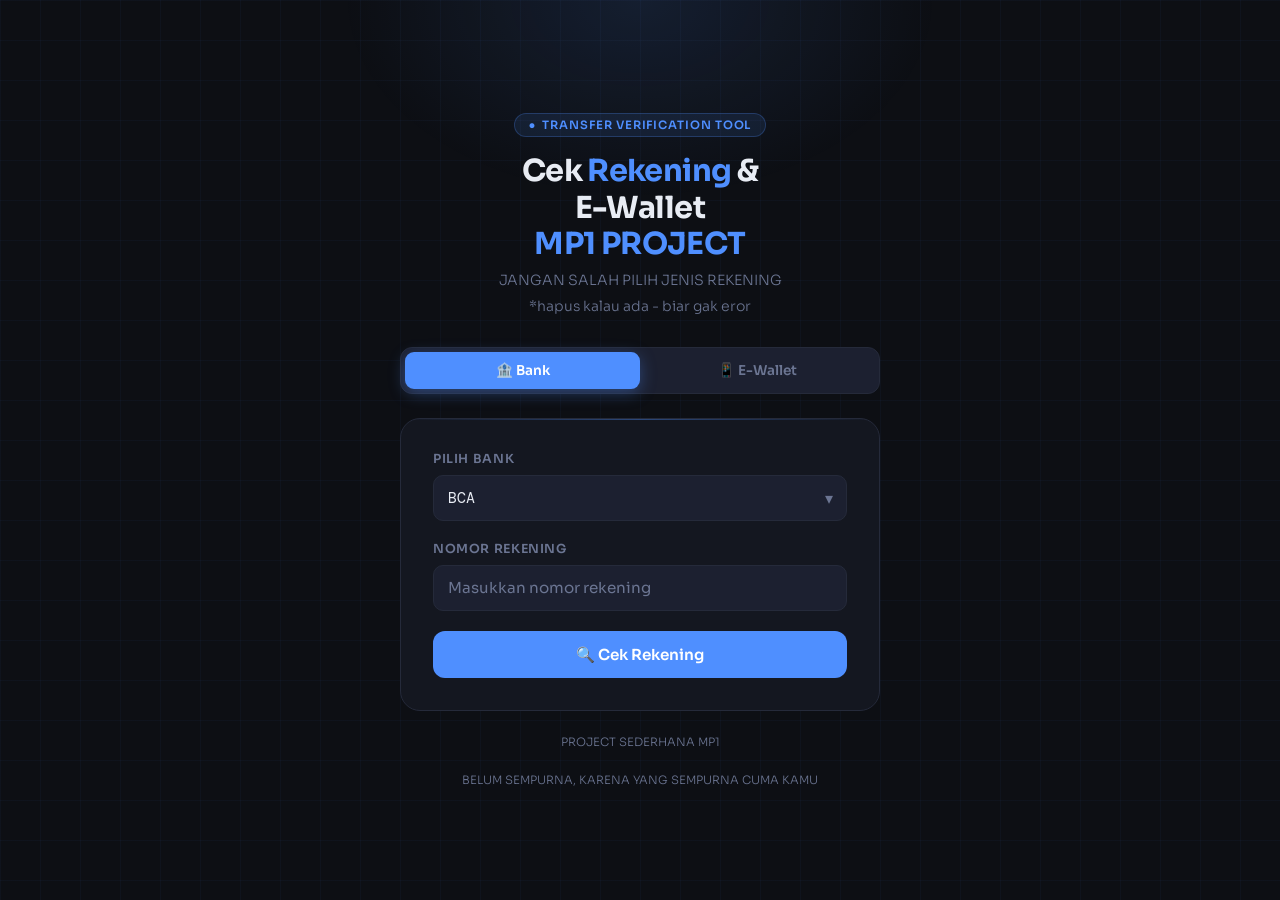
==== index.html @ 2822d237 "Update index.html" ====
<!DOCTYPE html>
<html lang="id">
<head>
<meta charset="UTF-8" />
<meta name="viewport" content="width=device-width, initial-scale=1.0" />
<title>Cek Rekening & E-Wallet MP1</title>
<link href="https://fonts.googleapis.com/css2?family=DM+Mono:wght@400;500&family=Sora:wght@300;400;600;700&display=swap" rel="stylesheet" />
<style>
  *, *::before, *::after { box-sizing: border-box; margin: 0; padding: 0; }

  :root {
    --bg: #0d0f14;
    --surface: #141720;
    --surface2: #1c2030;
    --border: #252a3a;
    --accent: #4f8fff;
    --accent2: #38f5b0;
    --danger: #ff5c5c;
    --text: #e8ecf4;
    --muted: #6b7592;
    --mono: 'DM Mono', monospace;
    --sans: 'Sora', sans-serif;
  }

  body {
    background: var(--bg);
    color: var(--text);
    font-family: var(--sans);
    min-height: 100vh;
    display: flex;
    flex-direction: column;
    align-items: center;
    justify-content: center;
    padding: 2rem 1rem;
    position: relative;
    overflow-x: hidden;
  }

  body::before {
    content: '';
    position: fixed;
    inset: 0;
    background-image:
      linear-gradient(rgba(79,143,255,0.04) 1px, transparent 1px),
      linear-gradient(90deg, rgba(79,143,255,0.04) 1px, transparent 1px);
    background-size: 40px 40px;
    pointer-events: none;
  }

  body::after {
    content: '';
    position: fixed;
    top: -200px;
    left: 50%;
    transform: translateX(-50%);
    width: 600px;
    height: 400px;
    background: radial-gradient(ellipse, rgba(79,143,255,0.12) 0%, transparent 70%);
    pointer-events: none;
  }

  .wrapper {
    width: 100%;
    max-width: 480px;
    position: relative;
    z-index: 1;
    animation: fadeUp 0.6s ease both;
  }

  @keyframes fadeUp {
    from { opacity: 0; transform: translateY(24px); }
    to   { opacity: 1; transform: translateY(0); }
  }

  .header { text-align: center; margin-bottom: 2rem; }

  .header .badge {
    display: inline-flex;
    align-items: center;
    gap: 6px;
    background: rgba(79,143,255,0.1);
    border: 1px solid rgba(79,143,255,0.25);
    border-radius: 100px;
    padding: 4px 14px;
    font-size: 0.72rem;
    font-weight: 600;
    letter-spacing: 0.08em;
    color: var(--accent);
    text-transform: uppercase;
    margin-bottom: 1rem;
  }

  .header h1 {
    font-size: 1.9rem;
    font-weight: 700;
    line-height: 1.2;
    letter-spacing: -0.02em;
  }

  .header h1 span { color: var(--accent); }
  .header p { color: var(--muted); font-size: 0.88rem; margin-top: 0.5rem; font-weight: 300; }

  .tabs {
    display: grid;
    grid-template-columns: 1fr 1fr;
    background: var(--surface2);
    border-radius: 12px;
    padding: 4px;
    margin-bottom: 1.5rem;
    border: 1px solid var(--border);
  }

  .tab-btn {
    padding: 10px;
    border: none;
    background: transparent;
    color: var(--muted);
    font-family: var(--sans);
    font-size: 0.85rem;
    font-weight: 600;
    border-radius: 9px;
    cursor: pointer;
    transition: all 0.2s;
    display: flex;
    align-items: center;
    justify-content: center;
    gap: 7px;
  }

  .tab-btn.active {
    background: var(--accent);
    color: #fff;
    box-shadow: 0 4px 16px rgba(79,143,255,0.35);
  }

  .card {
    background: var(--surface);
    border: 1px solid var(--border);
    border-radius: 20px;
    padding: 2rem;
    position: relative;
    overflow: hidden;
  }

  .card::before {
    content: '';
    position: absolute;
    top: 0; left: 0; right: 0;
    height: 1px;
    background: linear-gradient(90deg, transparent, rgba(79,143,255,0.4), transparent);
  }

  .field { margin-bottom: 1.25rem; }

  label {
    display: block;
    font-size: 0.78rem;
    font-weight: 600;
    letter-spacing: 0.05em;
    text-transform: uppercase;
    color: var(--muted);
    margin-bottom: 0.5rem;
  }

  input, select {
    width: 100%;
    background: var(--surface2);
    border: 1px solid var(--border);
    border-radius: 10px;
    padding: 12px 14px;
    color: var(--text);
    font-family: var(--mono);
    font-size: 0.95rem;
    outline: none;
    transition: border-color 0.2s, box-shadow 0.2s;
    appearance: none;
    -webkit-appearance: none;
  }

  input:focus, select:focus {
    border-color: var(--accent);
    box-shadow: 0 0 0 3px rgba(79,143,255,0.15);
  }

  input::placeholder { color: var(--muted); font-family: var(--sans); }

  .select-wrap { position: relative; }
  .select-wrap::after {
    content: '▾';
    position: absolute;
    right: 14px;
    top: 50%;
    transform: translateY(-50%);
    color: var(--muted);
    pointer-events: none;
  }

  select option { background: #1c2030; }

  .btn {
    width: 100%;
    padding: 14px;
    background: var(--accent);
    color: #fff;
    border: none;
    border-radius: 12px;
    font-family: var(--sans);
    font-size: 0.95rem;
    font-weight: 600;
    cursor: pointer;
    transition: all 0.2s;
    display: flex;
    align-items: center;
    justify-content: center;
    gap: 8px;
    margin-top: 0.5rem;
  }

  .btn:hover:not(:disabled) {
    background: #6aa3ff;
    transform: translateY(-1px);
    box-shadow: 0 8px 24px rgba(79,143,255,0.4);
  }

  .btn:disabled { opacity: 0.6; cursor: not-allowed; }

  .btn .spinner {
    width: 18px; height: 18px;
    border: 2px solid rgba(255,255,255,0.3);
    border-top-color: #fff;
    border-radius: 50%;
    animation: spin 0.7s linear infinite;
  }

  @keyframes spin { to { transform: rotate(360deg); } }

  .result {
    margin-top: 1.5rem;
    border-radius: 14px;
    overflow: hidden;
    animation: fadeUp 0.4s ease both;
    display: none;
  }

  .result.show { display: block; }

  .result-header {
    padding: 10px 16px;
    font-size: 0.72rem;
    font-weight: 600;
    letter-spacing: 0.08em;
    text-transform: uppercase;
    display: flex;
    align-items: center;
    gap: 6px;
  }

  .result.success .result-header {
    background: rgba(56,245,176,0.12);
    color: var(--accent2);
    border-bottom: 1px solid rgba(56,245,176,0.15);
  }

  .result.error .result-header {
    background: rgba(255,92,92,0.12);
    color: var(--danger);
    border-bottom: 1px solid rgba(255,92,92,0.15);
  }

  .result-body {
    padding: 1.25rem 1.5rem;
    background: var(--surface2);
    border: 1px solid var(--border);
    border-top: none;
    border-radius: 0 0 14px 14px;
  }

  .result.success .result-body { border-color: rgba(56,245,176,0.2); }
  .result.error .result-body { border-color: rgba(255,92,92,0.2); }

  .result-name {
    font-size: 1.4rem;
    font-weight: 700;
    letter-spacing: -0.01em;
    color: var(--text);
    margin-bottom: 0.75rem;
  }

  .result-meta { display: grid; grid-template-columns: 1fr 1fr; gap: 0.6rem; }

  .meta-label {
    font-size: 0.7rem;
    font-weight: 600;
    letter-spacing: 0.06em;
    text-transform: uppercase;
    color: var(--muted);
    margin-bottom: 2px;
  }

  .meta-value { font-family: var(--mono); font-size: 0.85rem; color: var(--text); }

  .dot { width: 7px; height: 7px; border-radius: 50%; display: inline-block; }
  .dot.green { background: var(--accent2); box-shadow: 0 0 6px var(--accent2); }
  .dot.red   { background: var(--danger);  box-shadow: 0 0 6px var(--danger); }

  .footer-note {
    text-align: center;
    margin-top: 1.5rem;
    font-size: 0.72rem;
    color: var(--muted);
    font-weight: 300;
  }

  .panel { display: none; }
  .panel.active { display: block; }
</style>
</head>
<body>
<div class="wrapper">
  <div class="header">
    <div class="badge"><span>●</span> Transfer Verification Tool</div>
    <h1>Cek <span>Rekening</span> &amp;<br/>E-Wallet</h1>
    <h1><span>MP1 PROJECT</span></h1>
    <p>JANGAN SALAH PILIH JENIS REKENING</p>
    <p>*hapus kalau ada - biar gak eror</p>
  </div>

  <div class="tabs">
    <button class="tab-btn active" onclick="switchTab('bank')">🏦 Bank</button>
    <button class="tab-btn" onclick="switchTab('ewallet')">📱 E-Wallet</button>
  </div>

  <!-- BANK -->
  <div class="panel active" id="panel-bank">
    <div class="card">
      <div class="field">
        <label>Pilih Bank</label>
        <div class="select-wrap">
          <select id="bank-select">
           <option value="bank_bca">BCA</option>
           <option value="bank_bni">BNI</option>
           <option value="bank_bri">BRI</option>
           <option value="bank_bsm">BSI (BANK SYARIAH INDONESIA)</option>
           <option value="bank_btn">BTN</option>
           <option value="bank_permata">PERMATA</option>
           <option value="bank_sinarmas">SINARMAS</option>
           <option value="bank_tabungan_pensiunan_nasional">BTPN / JENIUS / BTPN WOW!</option>
<option value="bank_harda">ALLO BANK/BANK HARDA INTERNASIONAL</option>
<option value="bank_mega">BANK MEGA</option>
<option value="bank_mega_syr">BANK MEGA SYARIAH</option>
<option value="bank_sinarmas_syr">BANK SINARMAS SYARIAH</option>
<option value="bank_royal">BLU/BCA DIGITAL</option>
<option value="bank_cimb">CIMB NIAGA/CIMB NIAGA SYARIAH</option>
<option value="bank_danamon">DANAMON / DANAMON SYARIAH</option>
<option value="bank_dompetku">DOMPETKU</option>
<option value="bank_artos">JAGO/ARTOS</option>
<option value="bank_mandiri">MANDIRI</option>
<option value="bank_bii">MAYBANK INDONESIA</option>
<option value="bank_yudha_bakti">NEO COMMERCE/YUDHA BHAKTI</option>
<option value="bank_nationalnobu">NOBU (NATIONALNOBU) BANK</option>
<option value="bank_ocbc">OCBC NISP</option>
<option value="bank_panin">PANIN BANK</option>
<option value="bank_sakuku">SAKUKU</option>
<option value="bank_saldo_flip">SALDO FLIP</option>
<option value="bank_kesejahteraan_ekonomi">SEABANK</option>
<option value="bank_super">SUPERBANK</option>
<option value="bank_bukopin">WOKEE/BUKOPIN</option>
<option value="bank_krom">KROM BANK INDONESIA</option>
<option value="bank_superflip">SUPERFLIP</option>
          </select>
        </div>
      </div>
      <div class="field">
        <label>Nomor Rekening</label>
        <input type="text" id="bank-number" placeholder="Masukkan nomor rekening" inputmode="numeric" />
      </div>
      <button class="btn" id="btn-bank" onclick="checkBank()">
        <span id="btn-bank-text">🔍 Cek Rekening</span>
      </button>
    </div>
    <div class="result" id="result-bank"></div>
  </div>

  <!-- EWALLET -->
  <div class="panel" id="panel-ewallet">
    <div class="card">
      <div class="field">
        <label>Pilih E-Wallet</label>
        <div class="select-wrap">
          <select id="ew-select">
            <option value="">-- Pilih E-Wallet --</option>
            <option value="wallet_dana">DANA</option>
            <option value="wallet_ovo">OVO</option>
            <option value="gopay_user">GOPAY</option>
            <option value="wallet_shopeepay">ShopeePay</option>
            <option value="wallet_linkaja">LinkAja</option>
            <option value="wallet_isaku">iSaku</option>
            <option value="wallet_astrapay">AstraPay</option>
            <option value="qris">QRIS</option>
          </select>
        </div>
      </div>
      <div class="field">
        <label>Nomor E-Wallet</label>
        <input type="text" id="ew-number" placeholder="Masukkan nomor HP / e-wallet" inputmode="numeric" />
      </div>
      <button class="btn" id="btn-ew" onclick="checkEwallet()">
        <span id="btn-ew-text">🔍 Cek E-Wallet</span>
      </button>
    </div>
    <div class="result" id="result-ew"></div>
  </div>

  <p class="footer-note">PROJECT SEDERHANA MP1</p>
  <p class="footer-note">BELUM SEMPURNA, KARENA YANG SEMPURNA CUMA KAMU</p>
</div>

<script>
  // Panggil API lokal Vercel (bukan langsung ke rfpdev.me)
  const BASE = '';

  function switchTab(tab) {
    document.querySelectorAll('.tab-btn').forEach((b, i) => {
      b.classList.toggle('active', (i === 0 && tab === 'bank') || (i === 1 && tab === 'ewallet'));
    });
    document.getElementById('panel-bank').classList.toggle('active', tab === 'bank');
    document.getElementById('panel-ewallet').classList.toggle('active', tab === 'ewallet');
  }

  function setLoading(btnId, textId, loading, label) {
    document.getElementById(btnId).disabled = loading;
    document.getElementById(textId).innerHTML = loading
      ? '<span class="spinner"></span>'
      : label;
  }

  function showResult(id, type, data) {
    const el = document.getElementById(id);
    if (type === 'success') {
      const name   = data.customer_name  || '—';
      const number = data.account_number || data.phone_number || '—';
      const bank   = data.bank_name      || data.ewallet_name || '—';
      el.className = 'result show success';
      el.innerHTML = `
        <div class="result-header"><span class="dot green"></span> Verifikasi Berhasil</div>
        <div class="result-body">
          <div class="result-name">${esc(name)}</div>
          <div class="result-meta">
            <div><div class="meta-label">Nomor</div><div class="meta-value">${esc(number)}</div></div>
            <div><div class="meta-label">Bank / Wallet</div><div class="meta-value">${esc(bank)}</div></div>
          </div>
        </div>`;
    } else {
      el.className = 'result show error';
      el.innerHTML = `
        <div class="result-header"><span class="dot red"></span> Gagal</div>
        <div class="result-body">
          <div style="color:var(--danger);font-size:0.9rem;">${esc(data)}</div>
        </div>`;
    }
  }

  function esc(s) {
    return String(s).replace(/[&<>"']/g, c => ({'&':'&amp;','<':'&lt;','>':'&gt;','"':'&quot;',"'":'&#39;'}[c]));
  }

  async function checkBank() {
    const bank   = document.getElementById('bank-select').value;
    const number = document.getElementById('bank-number').value.trim();
    if (!bank || !number) { alert('Pilih bank dan masukkan nomor rekening.'); return; }

    setLoading('btn-bank', 'btn-bank-text', true);
    document.getElementById('result-bank').className = 'result';

    try {
      const res  = await fetch('/api/check-rekening', {
        method: 'POST',
        headers: { 'Content-Type': 'application/json' },
        body: JSON.stringify({ account_number: number, bank_code: bank })
      });
      const json = await res.json();
      if (json.status === 'success' && json.data) {
        showResult('result-bank', 'success', json.data);
      } else {
        showResult('result-bank', 'error', json.message || 'Rekening tidak ditemukan.');
      }
    } catch (e) {
      showResult('result-bank', 'error', 'Gagal menghubungi server. Coba lagi.');
    } finally {
      setLoading('btn-bank', 'btn-bank-text', false, '🔍 Cek Rekening');
    }
  }

  async function checkEwallet() {
    const wallet = document.getElementById('ew-select').value;
    const number = document.getElementById('ew-number').value.trim();
    if (!wallet || !number) { alert('Pilih e-wallet dan masukkan nomor.'); return; }

    setLoading('btn-ew', 'btn-ew-text', true);
    document.getElementById('result-ew').className = 'result';

    try {
      const res  = await fetch('/api/check-wallet', {
        method: 'POST',
        headers: { 'Content-Type': 'application/json' },
        body: JSON.stringify({ phone_number: number, wallet_code: wallet })
      });
      const json = await res.json();
      if (json.status === 'success' && json.data) {
        showResult('result-ew', 'success', json.data);
      } else {
        showResult('result-ew', 'error', json.message || 'E-wallet tidak ditemukan.');
      }
    } catch (e) {
      showResult('result-ew', 'error', 'Gagal menghubungi server. Coba lagi.');
    } finally {
      setLoading('btn-ew', 'btn-ew-text', false, '🔍 Cek E-Wallet');
    }
  }

  document.addEventListener('keydown', e => {
    if (e.key !== 'Enter') return;
    const bankActive = document.getElementById('panel-bank').classList.contains('active');
    if (bankActive) checkBank(); else checkEwallet();
  });
</script>
</body>
</html>
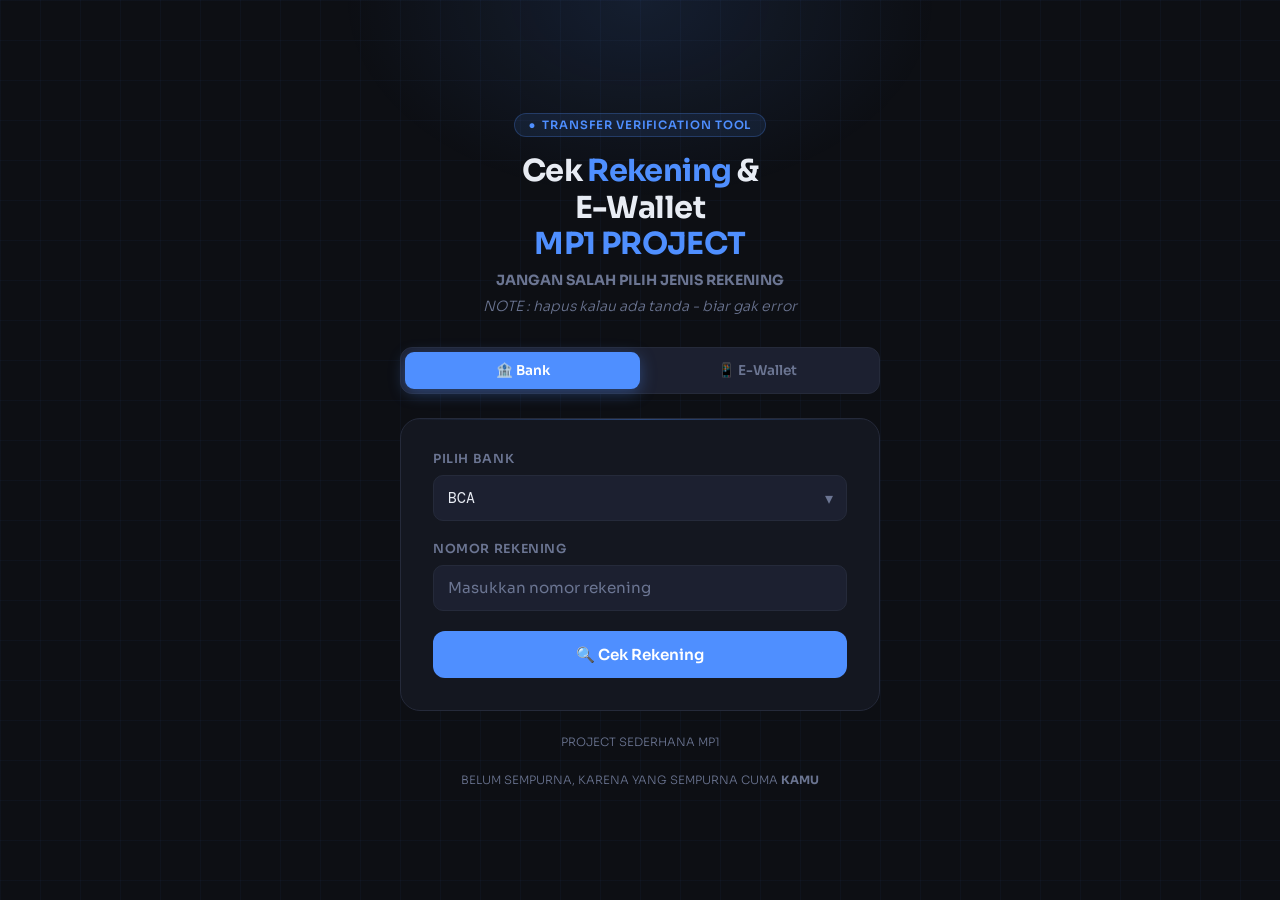
==== commit 0a747580: "Update index.html" ====
--- a/index.html
+++ b/index.html
@@ -321,8 +321,8 @@
     <div class="badge"><span>●</span> Transfer Verification Tool</div>
     <h1>Cek <span>Rekening</span> &amp;<br/>E-Wallet</h1>
     <h1><span>MP1 PROJECT</span></h1>
-    <p>JANGAN SALAH PILIH JENIS REKENING</p>
-    <p>*hapus kalau ada - biar gak eror</p>
+    <p><b>JANGAN SALAH PILIH JENIS REKENING</b></p>
+    <p><i>NOTE : hapus kalau ada tanda - biar gak error</i></p>
   </div>
 
   <div class="tabs">
@@ -412,7 +412,7 @@
   </div>
 
   <p class="footer-note">PROJECT SEDERHANA MP1</p>
-  <p class="footer-note">BELUM SEMPURNA, KARENA YANG SEMPURNA CUMA KAMU</p>
+  <p class="footer-note">BELUM SEMPURNA, KARENA YANG SEMPURNA CUMA <b>KAMU</b></p>
 </div>
 
 <script>
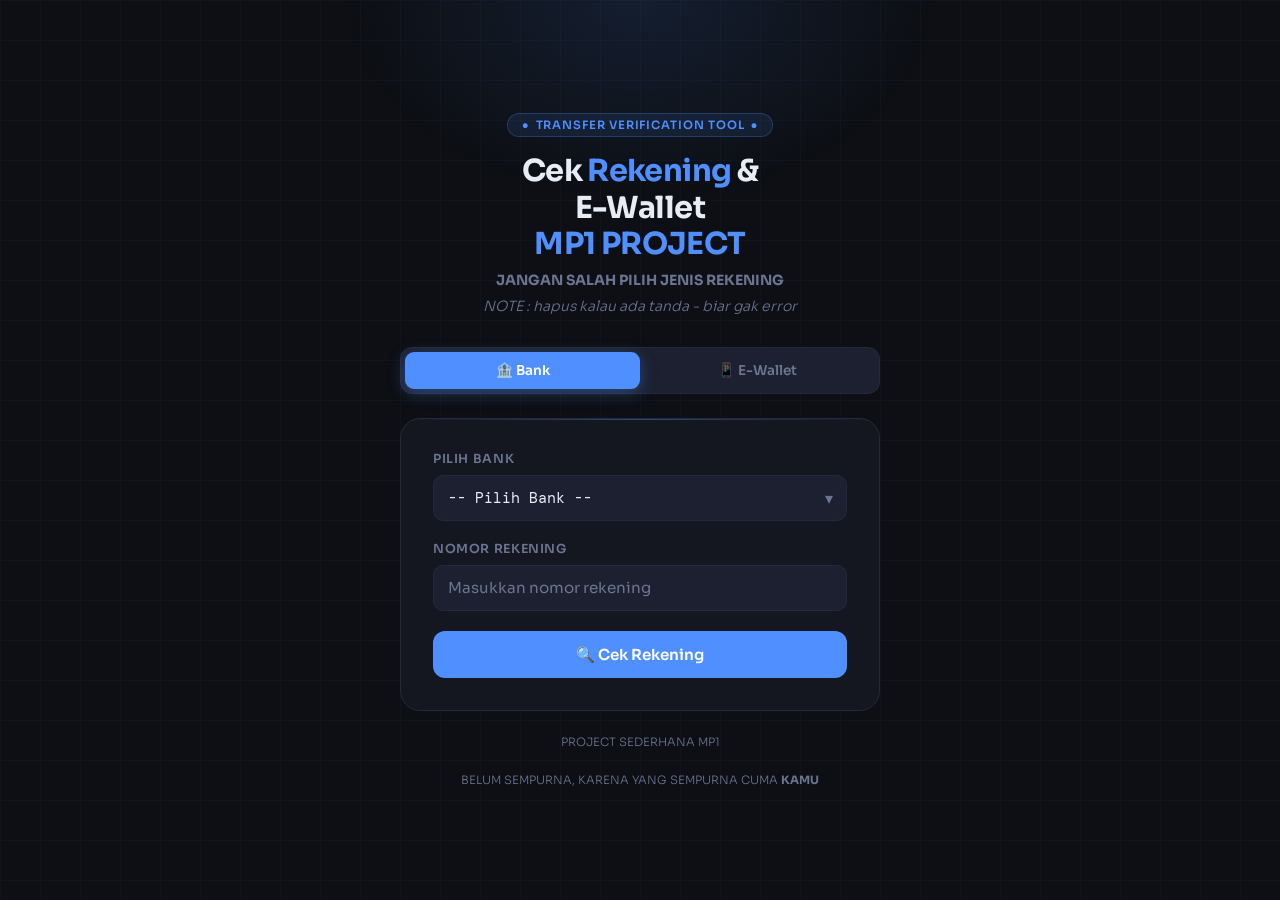
==== commit f23b98b3: "Update index.html" ====
--- a/index.html
+++ b/index.html
@@ -318,7 +318,7 @@
 <body>
 <div class="wrapper">
   <div class="header">
-    <div class="badge"><span>●</span> Transfer Verification Tool</div>
+    <div class="badge"><span>●</span> Transfer Verification Tool <span>●</span></div>
     <h1>Cek <span>Rekening</span> &amp;<br/>E-Wallet</h1>
     <h1><span>MP1 PROJECT</span></h1>
     <p><b>JANGAN SALAH PILIH JENIS REKENING</b></p>
@@ -337,6 +337,7 @@
         <label>Pilih Bank</label>
         <div class="select-wrap">
           <select id="bank-select">
+           <option value="">-- Pilih Bank --</option>
            <option value="bank_bca">BCA</option>
            <option value="bank_bni">BNI</option>
            <option value="bank_bri">BRI</option>
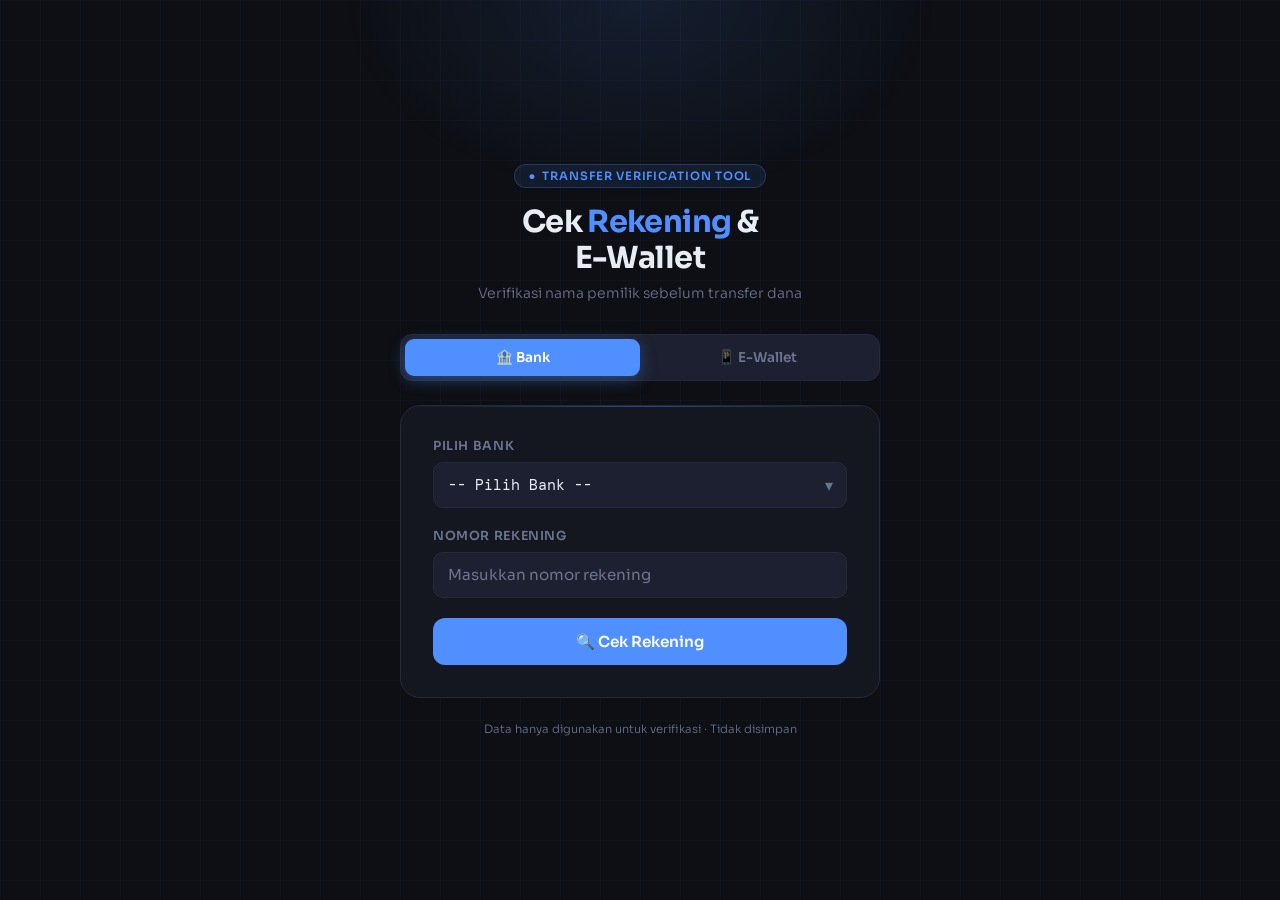
==== commit 6fa76942: "Update index.html" ====
--- a/index.html
+++ b/index.html
@@ -3,314 +3,105 @@
 <head>
 <meta charset="UTF-8" />
 <meta name="viewport" content="width=device-width, initial-scale=1.0" />
-<title>Cek Rekening & E-Wallet MP1</title>
+<title>Cek Rekening & E-Wallet</title>
 <link href="https://fonts.googleapis.com/css2?family=DM+Mono:wght@400;500&family=Sora:wght@300;400;600;700&display=swap" rel="stylesheet" />
 <style>
   *, *::before, *::after { box-sizing: border-box; margin: 0; padding: 0; }
-
   :root {
-    --bg: #0d0f14;
-    --surface: #141720;
-    --surface2: #1c2030;
-    --border: #252a3a;
-    --accent: #4f8fff;
-    --accent2: #38f5b0;
-    --danger: #ff5c5c;
-    --text: #e8ecf4;
-    --muted: #6b7592;
-    --mono: 'DM Mono', monospace;
-    --sans: 'Sora', sans-serif;
-  }
-
+    --bg: #0d0f14; --surface: #141720; --surface2: #1c2030;
+    --border: #252a3a; --accent: #4f8fff; --accent2: #38f5b0;
+    --danger: #ff5c5c; --text: #e8ecf4; --muted: #6b7592;
+    --mono: 'DM Mono', monospace; --sans: 'Sora', sans-serif;
+  }
   body {
-    background: var(--bg);
-    color: var(--text);
-    font-family: var(--sans);
-    min-height: 100vh;
-    display: flex;
-    flex-direction: column;
-    align-items: center;
-    justify-content: center;
-    padding: 2rem 1rem;
-    position: relative;
-    overflow-x: hidden;
-  }
-
+    background: var(--bg); color: var(--text); font-family: var(--sans);
+    min-height: 100vh; display: flex; flex-direction: column;
+    align-items: center; justify-content: center;
+    padding: 2rem 1rem; position: relative; overflow-x: hidden;
+  }
   body::before {
-    content: '';
-    position: fixed;
-    inset: 0;
-    background-image:
-      linear-gradient(rgba(79,143,255,0.04) 1px, transparent 1px),
-      linear-gradient(90deg, rgba(79,143,255,0.04) 1px, transparent 1px);
-    background-size: 40px 40px;
-    pointer-events: none;
-  }
-
+    content: ''; position: fixed; inset: 0;
+    background-image: linear-gradient(rgba(79,143,255,0.04) 1px, transparent 1px),
+                      linear-gradient(90deg, rgba(79,143,255,0.04) 1px, transparent 1px);
+    background-size: 40px 40px; pointer-events: none;
+  }
   body::after {
-    content: '';
-    position: fixed;
-    top: -200px;
-    left: 50%;
-    transform: translateX(-50%);
-    width: 600px;
-    height: 400px;
+    content: ''; position: fixed; top: -200px; left: 50%; transform: translateX(-50%);
+    width: 600px; height: 400px;
     background: radial-gradient(ellipse, rgba(79,143,255,0.12) 0%, transparent 70%);
     pointer-events: none;
   }
-
-  .wrapper {
-    width: 100%;
-    max-width: 480px;
-    position: relative;
-    z-index: 1;
-    animation: fadeUp 0.6s ease both;
-  }
-
-  @keyframes fadeUp {
-    from { opacity: 0; transform: translateY(24px); }
-    to   { opacity: 1; transform: translateY(0); }
-  }
-
+  .wrapper { width: 100%; max-width: 480px; position: relative; z-index: 1; animation: fadeUp 0.6s ease both; }
+  @keyframes fadeUp { from { opacity: 0; transform: translateY(24px); } to { opacity: 1; transform: translateY(0); } }
   .header { text-align: center; margin-bottom: 2rem; }
-
   .header .badge {
-    display: inline-flex;
-    align-items: center;
-    gap: 6px;
-    background: rgba(79,143,255,0.1);
-    border: 1px solid rgba(79,143,255,0.25);
-    border-radius: 100px;
-    padding: 4px 14px;
-    font-size: 0.72rem;
-    font-weight: 600;
-    letter-spacing: 0.08em;
-    color: var(--accent);
-    text-transform: uppercase;
-    margin-bottom: 1rem;
-  }
-
-  .header h1 {
-    font-size: 1.9rem;
-    font-weight: 700;
-    line-height: 1.2;
-    letter-spacing: -0.02em;
-  }
-
+    display: inline-flex; align-items: center; gap: 6px;
+    background: rgba(79,143,255,0.1); border: 1px solid rgba(79,143,255,0.25);
+    border-radius: 100px; padding: 4px 14px; font-size: 0.72rem; font-weight: 600;
+    letter-spacing: 0.08em; color: var(--accent); text-transform: uppercase; margin-bottom: 1rem;
+  }
+  .header h1 { font-size: 1.9rem; font-weight: 700; line-height: 1.2; letter-spacing: -0.02em; }
   .header h1 span { color: var(--accent); }
   .header p { color: var(--muted); font-size: 0.88rem; margin-top: 0.5rem; font-weight: 300; }
-
   .tabs {
-    display: grid;
-    grid-template-columns: 1fr 1fr;
-    background: var(--surface2);
-    border-radius: 12px;
-    padding: 4px;
-    margin-bottom: 1.5rem;
-    border: 1px solid var(--border);
-  }
-
+    display: grid; grid-template-columns: 1fr 1fr;
+    background: var(--surface2); border-radius: 12px; padding: 4px;
+    margin-bottom: 1.5rem; border: 1px solid var(--border);
+  }
   .tab-btn {
-    padding: 10px;
-    border: none;
-    background: transparent;
-    color: var(--muted);
-    font-family: var(--sans);
-    font-size: 0.85rem;
-    font-weight: 600;
-    border-radius: 9px;
-    cursor: pointer;
-    transition: all 0.2s;
-    display: flex;
-    align-items: center;
-    justify-content: center;
-    gap: 7px;
-  }
-
-  .tab-btn.active {
-    background: var(--accent);
-    color: #fff;
-    box-shadow: 0 4px 16px rgba(79,143,255,0.35);
-  }
-
+    padding: 10px; border: none; background: transparent; color: var(--muted);
+    font-family: var(--sans); font-size: 0.85rem; font-weight: 600;
+    border-radius: 9px; cursor: pointer; transition: all 0.2s;
+    display: flex; align-items: center; justify-content: center; gap: 7px;
+  }
+  .tab-btn.active { background: var(--accent); color: #fff; box-shadow: 0 4px 16px rgba(79,143,255,0.35); }
   .card {
-    background: var(--surface);
-    border: 1px solid var(--border);
-    border-radius: 20px;
-    padding: 2rem;
-    position: relative;
-    overflow: hidden;
-  }
-
+    background: var(--surface); border: 1px solid var(--border);
+    border-radius: 20px; padding: 2rem; position: relative; overflow: hidden;
+  }
   .card::before {
-    content: '';
-    position: absolute;
-    top: 0; left: 0; right: 0;
-    height: 1px;
+    content: ''; position: absolute; top: 0; left: 0; right: 0; height: 1px;
     background: linear-gradient(90deg, transparent, rgba(79,143,255,0.4), transparent);
   }
-
   .field { margin-bottom: 1.25rem; }
-
-  label {
-    display: block;
-    font-size: 0.78rem;
-    font-weight: 600;
-    letter-spacing: 0.05em;
-    text-transform: uppercase;
-    color: var(--muted);
-    margin-bottom: 0.5rem;
-  }
-
+  label { display: block; font-size: 0.78rem; font-weight: 600; letter-spacing: 0.05em; text-transform: uppercase; color: var(--muted); margin-bottom: 0.5rem; }
   input, select {
-    width: 100%;
-    background: var(--surface2);
-    border: 1px solid var(--border);
-    border-radius: 10px;
-    padding: 12px 14px;
-    color: var(--text);
-    font-family: var(--mono);
-    font-size: 0.95rem;
-    outline: none;
-    transition: border-color 0.2s, box-shadow 0.2s;
-    appearance: none;
-    -webkit-appearance: none;
-  }
-
-  input:focus, select:focus {
-    border-color: var(--accent);
-    box-shadow: 0 0 0 3px rgba(79,143,255,0.15);
-  }
-
+    width: 100%; background: var(--surface2); border: 1px solid var(--border);
+    border-radius: 10px; padding: 12px 14px; color: var(--text);
+    font-family: var(--mono); font-size: 0.95rem; outline: none;
+    transition: border-color 0.2s, box-shadow 0.2s; appearance: none; -webkit-appearance: none;
+  }
+  input:focus, select:focus { border-color: var(--accent); box-shadow: 0 0 0 3px rgba(79,143,255,0.15); }
   input::placeholder { color: var(--muted); font-family: var(--sans); }
-
   .select-wrap { position: relative; }
-  .select-wrap::after {
-    content: '▾';
-    position: absolute;
-    right: 14px;
-    top: 50%;
-    transform: translateY(-50%);
-    color: var(--muted);
-    pointer-events: none;
-  }
-
+  .select-wrap::after { content: '▾'; position: absolute; right: 14px; top: 50%; transform: translateY(-50%); color: var(--muted); pointer-events: none; }
   select option { background: #1c2030; }
-
   .btn {
-    width: 100%;
-    padding: 14px;
-    background: var(--accent);
-    color: #fff;
-    border: none;
-    border-radius: 12px;
-    font-family: var(--sans);
-    font-size: 0.95rem;
-    font-weight: 600;
-    cursor: pointer;
-    transition: all 0.2s;
-    display: flex;
-    align-items: center;
-    justify-content: center;
-    gap: 8px;
-    margin-top: 0.5rem;
-  }
-
-  .btn:hover:not(:disabled) {
-    background: #6aa3ff;
-    transform: translateY(-1px);
-    box-shadow: 0 8px 24px rgba(79,143,255,0.4);
-  }
-
+    width: 100%; padding: 14px; background: var(--accent); color: #fff;
+    border: none; border-radius: 12px; font-family: var(--sans); font-size: 0.95rem;
+    font-weight: 600; cursor: pointer; transition: all 0.2s;
+    display: flex; align-items: center; justify-content: center; gap: 8px; margin-top: 0.5rem;
+  }
+  .btn:hover:not(:disabled) { background: #6aa3ff; transform: translateY(-1px); box-shadow: 0 8px 24px rgba(79,143,255,0.4); }
   .btn:disabled { opacity: 0.6; cursor: not-allowed; }
-
-  .btn .spinner {
-    width: 18px; height: 18px;
-    border: 2px solid rgba(255,255,255,0.3);
-    border-top-color: #fff;
-    border-radius: 50%;
-    animation: spin 0.7s linear infinite;
-  }
-
+  .btn .spinner { width: 18px; height: 18px; border: 2px solid rgba(255,255,255,0.3); border-top-color: #fff; border-radius: 50%; animation: spin 0.7s linear infinite; }
   @keyframes spin { to { transform: rotate(360deg); } }
-
-  .result {
-    margin-top: 1.5rem;
-    border-radius: 14px;
-    overflow: hidden;
-    animation: fadeUp 0.4s ease both;
-    display: none;
-  }
-
+  .result { margin-top: 1.5rem; border-radius: 14px; overflow: hidden; animation: fadeUp 0.4s ease both; display: none; }
   .result.show { display: block; }
-
-  .result-header {
-    padding: 10px 16px;
-    font-size: 0.72rem;
-    font-weight: 600;
-    letter-spacing: 0.08em;
-    text-transform: uppercase;
-    display: flex;
-    align-items: center;
-    gap: 6px;
-  }
-
-  .result.success .result-header {
-    background: rgba(56,245,176,0.12);
-    color: var(--accent2);
-    border-bottom: 1px solid rgba(56,245,176,0.15);
-  }
-
-  .result.error .result-header {
-    background: rgba(255,92,92,0.12);
-    color: var(--danger);
-    border-bottom: 1px solid rgba(255,92,92,0.15);
-  }
-
-  .result-body {
-    padding: 1.25rem 1.5rem;
-    background: var(--surface2);
-    border: 1px solid var(--border);
-    border-top: none;
-    border-radius: 0 0 14px 14px;
-  }
-
+  .result-header { padding: 10px 16px; font-size: 0.72rem; font-weight: 600; letter-spacing: 0.08em; text-transform: uppercase; display: flex; align-items: center; gap: 6px; }
+  .result.success .result-header { background: rgba(56,245,176,0.12); color: var(--accent2); border-bottom: 1px solid rgba(56,245,176,0.15); }
+  .result.error   .result-header { background: rgba(255,92,92,0.12); color: var(--danger); border-bottom: 1px solid rgba(255,92,92,0.15); }
+  .result-body { padding: 1.25rem 1.5rem; background: var(--surface2); border: 1px solid var(--border); border-top: none; border-radius: 0 0 14px 14px; }
   .result.success .result-body { border-color: rgba(56,245,176,0.2); }
-  .result.error .result-body { border-color: rgba(255,92,92,0.2); }
-
-  .result-name {
-    font-size: 1.4rem;
-    font-weight: 700;
-    letter-spacing: -0.01em;
-    color: var(--text);
-    margin-bottom: 0.75rem;
-  }
-
+  .result.error   .result-body { border-color: rgba(255,92,92,0.2); }
+  .result-name { font-size: 1.4rem; font-weight: 700; letter-spacing: -0.01em; color: var(--text); margin-bottom: 0.75rem; }
   .result-meta { display: grid; grid-template-columns: 1fr 1fr; gap: 0.6rem; }
-
-  .meta-label {
-    font-size: 0.7rem;
-    font-weight: 600;
-    letter-spacing: 0.06em;
-    text-transform: uppercase;
-    color: var(--muted);
-    margin-bottom: 2px;
-  }
-
+  .meta-label { font-size: 0.7rem; font-weight: 600; letter-spacing: 0.06em; text-transform: uppercase; color: var(--muted); margin-bottom: 2px; }
   .meta-value { font-family: var(--mono); font-size: 0.85rem; color: var(--text); }
-
   .dot { width: 7px; height: 7px; border-radius: 50%; display: inline-block; }
   .dot.green { background: var(--accent2); box-shadow: 0 0 6px var(--accent2); }
-  .dot.red   { background: var(--danger);  box-shadow: 0 0 6px var(--danger); }
-
-  .footer-note {
-    text-align: center;
-    margin-top: 1.5rem;
-    font-size: 0.72rem;
-    color: var(--muted);
-    font-weight: 300;
-  }
-
+  .dot.red   { background: var(--danger); box-shadow: 0 0 6px var(--danger); }
+  .footer-note { text-align: center; margin-top: 1.5rem; font-size: 0.72rem; color: var(--muted); font-weight: 300; }
   .panel { display: none; }
   .panel.active { display: block; }
 </style>
@@ -318,11 +109,9 @@
 <body>
 <div class="wrapper">
   <div class="header">
-    <div class="badge"><span>●</span> Transfer Verification Tool <span>●</span></div>
+    <div class="badge"><span>●</span> Transfer Verification Tool</div>
     <h1>Cek <span>Rekening</span> &amp;<br/>E-Wallet</h1>
-    <h1><span>MP1 PROJECT</span></h1>
-    <p><b>JANGAN SALAH PILIH JENIS REKENING</b></p>
-    <p><i>NOTE : hapus kalau ada tanda - biar gak error</i></p>
+    <p>Verifikasi nama pemilik sebelum transfer dana</p>
   </div>
 
   <div class="tabs">
@@ -337,37 +126,28 @@
         <label>Pilih Bank</label>
         <div class="select-wrap">
           <select id="bank-select">
-           <option value="">-- Pilih Bank --</option>
-           <option value="bank_bca">BCA</option>
-           <option value="bank_bni">BNI</option>
-           <option value="bank_bri">BRI</option>
-           <option value="bank_bsm">BSI (BANK SYARIAH INDONESIA)</option>
-           <option value="bank_btn">BTN</option>
-           <option value="bank_permata">PERMATA</option>
-           <option value="bank_sinarmas">SINARMAS</option>
-           <option value="bank_tabungan_pensiunan_nasional">BTPN / JENIUS / BTPN WOW!</option>
-<option value="bank_harda">ALLO BANK/BANK HARDA INTERNASIONAL</option>
-<option value="bank_mega">BANK MEGA</option>
-<option value="bank_mega_syr">BANK MEGA SYARIAH</option>
-<option value="bank_sinarmas_syr">BANK SINARMAS SYARIAH</option>
-<option value="bank_royal">BLU/BCA DIGITAL</option>
-<option value="bank_cimb">CIMB NIAGA/CIMB NIAGA SYARIAH</option>
-<option value="bank_danamon">DANAMON / DANAMON SYARIAH</option>
-<option value="bank_dompetku">DOMPETKU</option>
-<option value="bank_artos">JAGO/ARTOS</option>
-<option value="bank_mandiri">MANDIRI</option>
-<option value="bank_bii">MAYBANK INDONESIA</option>
-<option value="bank_yudha_bakti">NEO COMMERCE/YUDHA BHAKTI</option>
-<option value="bank_nationalnobu">NOBU (NATIONALNOBU) BANK</option>
-<option value="bank_ocbc">OCBC NISP</option>
-<option value="bank_panin">PANIN BANK</option>
-<option value="bank_sakuku">SAKUKU</option>
-<option value="bank_saldo_flip">SALDO FLIP</option>
-<option value="bank_kesejahteraan_ekonomi">SEABANK</option>
-<option value="bank_super">SUPERBANK</option>
-<option value="bank_bukopin">WOKEE/BUKOPIN</option>
-<option value="bank_krom">KROM BANK INDONESIA</option>
-<option value="bank_superflip">SUPERFLIP</option>
+            <option value="">-- Pilih Bank --</option>
+            <option value="bca">BCA</option>
+            <option value="bni">BNI</option>
+            <option value="bri">BRI</option>
+            <option value="mandiri">MANDIRI</option>
+            <option value="cimb_niaga">CIMB NIAGA</option>
+            <option value="bsi">BSI</option>
+            <option value="btn">BTN</option>
+            <option value="permata">PERMATA</option>
+            <option value="danamon">DANAMON</option>
+            <option value="maybank">MAYBANK</option>
+            <option value="ocbc">OCBC NISP</option>
+            <option value="panin">PANIN</option>
+            <option value="bukopin">BUKOPIN</option>
+            <option value="mega">BANK MEGA</option>
+            <option value="sinarmas">SINARMAS</option>
+            <option value="bank_kesejahteraan_ekonomi">SEABANK / BANK BKE</option>
+            <option value="jago">BANK JAGO</option>
+            <option value="neo_commerce">BANK NEO COMMERCE</option>
+            <option value="allo">ALLO BANK</option>
+            <option value="raya">BANK RAYA</option>
+            <option value="sahabat_sampoerna">SAHABAT SAMPOERNA</option>
           </select>
         </div>
       </div>
@@ -392,9 +172,11 @@
             <option value="">-- Pilih E-Wallet --</option>
             <option value="wallet_dana">DANA</option>
             <option value="wallet_ovo">OVO</option>
-            <option value="gopay_user">GOPAY</option>
+            <option value="gopay_user">GoPay User</option>
+            <option value="gopay_driver">GoPay Driver</option>
             <option value="wallet_shopeepay">ShopeePay</option>
             <option value="wallet_linkaja">LinkAja</option>
+            <option value="grab_user">Grab User</option>
             <option value="wallet_isaku">iSaku</option>
             <option value="wallet_astrapay">AstraPay</option>
             <option value="qris">QRIS</option>
@@ -412,13 +194,12 @@
     <div class="result" id="result-ew"></div>
   </div>
 
-  <p class="footer-note">PROJECT SEDERHANA MP1</p>
-  <p class="footer-note">BELUM SEMPURNA, KARENA YANG SEMPURNA CUMA <b>KAMU</b></p>
+  <p class="footer-note">Data hanya digunakan untuk verifikasi · Tidak disimpan</p>
 </div>
 
 <script>
-  // Panggil API lokal Vercel (bukan langsung ke rfpdev.me)
-  const BASE = '';
+  const API_KEY = '503c53df-222b-41f5-abb0-70563a22828a';
+  const BASE    = 'https://rfpdev.xyz';
 
   function switchTab(tab) {
     document.querySelectorAll('.tab-btn').forEach((b, i) => {
@@ -430,9 +211,7 @@
 
   function setLoading(btnId, textId, loading, label) {
     document.getElementById(btnId).disabled = loading;
-    document.getElementById(textId).innerHTML = loading
-      ? '<span class="spinner"></span>'
-      : label;
+    document.getElementById(textId).innerHTML = loading ? '<span class="spinner"></span>' : label;
   }
 
   function showResult(id, type, data) {
@@ -455,9 +234,7 @@
       el.className = 'result show error';
       el.innerHTML = `
         <div class="result-header"><span class="dot red"></span> Gagal</div>
-        <div class="result-body">
-          <div style="color:var(--danger);font-size:0.9rem;">${esc(data)}</div>
-        </div>`;
+        <div class="result-body"><div style="color:var(--danger);font-size:0.9rem;">${esc(data)}</div></div>`;
     }
   }
 
@@ -474,10 +251,10 @@
     document.getElementById('result-bank').className = 'result';
 
     try {
-      const res  = await fetch('/api/check-rekening', {
+      const res = await fetch(`${BASE}/api/check-rekening`, {
         method: 'POST',
         headers: { 'Content-Type': 'application/json' },
-        body: JSON.stringify({ account_number: number, bank_code: bank })
+        body: JSON.stringify({ account_number: number, bank_code: bank, api_key: API_KEY })
       });
       const json = await res.json();
       if (json.status === 'success' && json.data) {
@@ -501,10 +278,10 @@
     document.getElementById('result-ew').className = 'result';
 
     try {
-      const res  = await fetch('/api/check-wallet', {
+      const res = await fetch(`${BASE}/api/check-wallet`, {
         method: 'POST',
         headers: { 'Content-Type': 'application/json' },
-        body: JSON.stringify({ phone_number: number, wallet_code: wallet })
+        body: JSON.stringify({ phone_number: number, wallet_code: wallet, api_key: API_KEY })
       });
       const json = await res.json();
       if (json.status === 'success' && json.data) {
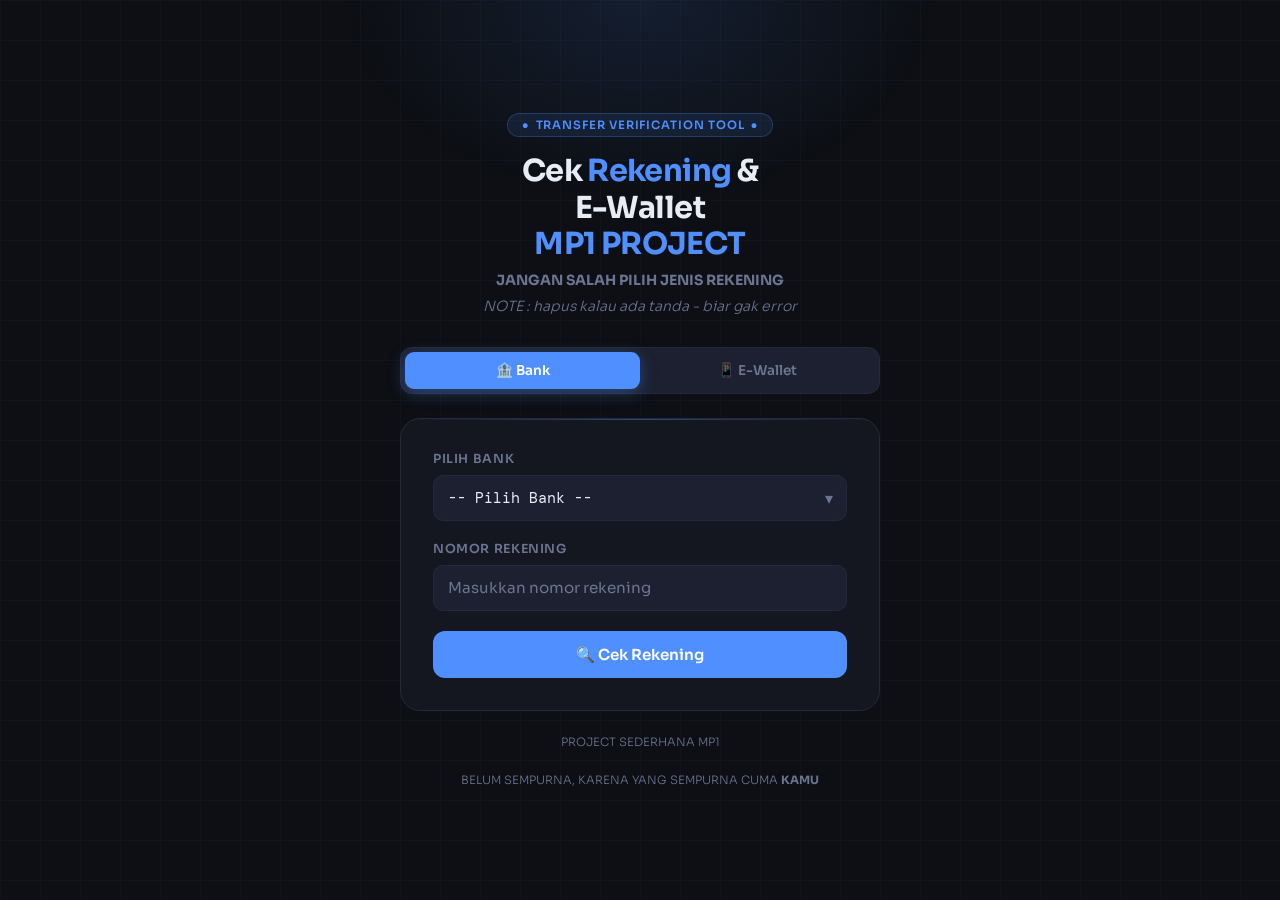
==== commit 75e59323: "Add files via upload" ====
--- a/index.html
+++ b/index.html
@@ -3,105 +3,314 @@
 <head>
 <meta charset="UTF-8" />
 <meta name="viewport" content="width=device-width, initial-scale=1.0" />
-<title>Cek Rekening & E-Wallet</title>
+<title>Cek Rekening & E-Wallet MP1</title>
 <link href="https://fonts.googleapis.com/css2?family=DM+Mono:wght@400;500&family=Sora:wght@300;400;600;700&display=swap" rel="stylesheet" />
 <style>
   *, *::before, *::after { box-sizing: border-box; margin: 0; padding: 0; }
+
   :root {
-    --bg: #0d0f14; --surface: #141720; --surface2: #1c2030;
-    --border: #252a3a; --accent: #4f8fff; --accent2: #38f5b0;
-    --danger: #ff5c5c; --text: #e8ecf4; --muted: #6b7592;
-    --mono: 'DM Mono', monospace; --sans: 'Sora', sans-serif;
-  }
+    --bg: #0d0f14;
+    --surface: #141720;
+    --surface2: #1c2030;
+    --border: #252a3a;
+    --accent: #4f8fff;
+    --accent2: #38f5b0;
+    --danger: #ff5c5c;
+    --text: #e8ecf4;
+    --muted: #6b7592;
+    --mono: 'DM Mono', monospace;
+    --sans: 'Sora', sans-serif;
+  }
+
   body {
-    background: var(--bg); color: var(--text); font-family: var(--sans);
-    min-height: 100vh; display: flex; flex-direction: column;
-    align-items: center; justify-content: center;
-    padding: 2rem 1rem; position: relative; overflow-x: hidden;
-  }
+    background: var(--bg);
+    color: var(--text);
+    font-family: var(--sans);
+    min-height: 100vh;
+    display: flex;
+    flex-direction: column;
+    align-items: center;
+    justify-content: center;
+    padding: 2rem 1rem;
+    position: relative;
+    overflow-x: hidden;
+  }
+
   body::before {
-    content: ''; position: fixed; inset: 0;
-    background-image: linear-gradient(rgba(79,143,255,0.04) 1px, transparent 1px),
-                      linear-gradient(90deg, rgba(79,143,255,0.04) 1px, transparent 1px);
-    background-size: 40px 40px; pointer-events: none;
-  }
+    content: '';
+    position: fixed;
+    inset: 0;
+    background-image:
+      linear-gradient(rgba(79,143,255,0.04) 1px, transparent 1px),
+      linear-gradient(90deg, rgba(79,143,255,0.04) 1px, transparent 1px);
+    background-size: 40px 40px;
+    pointer-events: none;
+  }
+
   body::after {
-    content: ''; position: fixed; top: -200px; left: 50%; transform: translateX(-50%);
-    width: 600px; height: 400px;
+    content: '';
+    position: fixed;
+    top: -200px;
+    left: 50%;
+    transform: translateX(-50%);
+    width: 600px;
+    height: 400px;
     background: radial-gradient(ellipse, rgba(79,143,255,0.12) 0%, transparent 70%);
     pointer-events: none;
   }
-  .wrapper { width: 100%; max-width: 480px; position: relative; z-index: 1; animation: fadeUp 0.6s ease both; }
-  @keyframes fadeUp { from { opacity: 0; transform: translateY(24px); } to { opacity: 1; transform: translateY(0); } }
+
+  .wrapper {
+    width: 100%;
+    max-width: 480px;
+    position: relative;
+    z-index: 1;
+    animation: fadeUp 0.6s ease both;
+  }
+
+  @keyframes fadeUp {
+    from { opacity: 0; transform: translateY(24px); }
+    to   { opacity: 1; transform: translateY(0); }
+  }
+
   .header { text-align: center; margin-bottom: 2rem; }
+
   .header .badge {
-    display: inline-flex; align-items: center; gap: 6px;
-    background: rgba(79,143,255,0.1); border: 1px solid rgba(79,143,255,0.25);
-    border-radius: 100px; padding: 4px 14px; font-size: 0.72rem; font-weight: 600;
-    letter-spacing: 0.08em; color: var(--accent); text-transform: uppercase; margin-bottom: 1rem;
-  }
-  .header h1 { font-size: 1.9rem; font-weight: 700; line-height: 1.2; letter-spacing: -0.02em; }
+    display: inline-flex;
+    align-items: center;
+    gap: 6px;
+    background: rgba(79,143,255,0.1);
+    border: 1px solid rgba(79,143,255,0.25);
+    border-radius: 100px;
+    padding: 4px 14px;
+    font-size: 0.72rem;
+    font-weight: 600;
+    letter-spacing: 0.08em;
+    color: var(--accent);
+    text-transform: uppercase;
+    margin-bottom: 1rem;
+  }
+
+  .header h1 {
+    font-size: 1.9rem;
+    font-weight: 700;
+    line-height: 1.2;
+    letter-spacing: -0.02em;
+  }
+
   .header h1 span { color: var(--accent); }
   .header p { color: var(--muted); font-size: 0.88rem; margin-top: 0.5rem; font-weight: 300; }
+
   .tabs {
-    display: grid; grid-template-columns: 1fr 1fr;
-    background: var(--surface2); border-radius: 12px; padding: 4px;
-    margin-bottom: 1.5rem; border: 1px solid var(--border);
-  }
+    display: grid;
+    grid-template-columns: 1fr 1fr;
+    background: var(--surface2);
+    border-radius: 12px;
+    padding: 4px;
+    margin-bottom: 1.5rem;
+    border: 1px solid var(--border);
+  }
+
   .tab-btn {
-    padding: 10px; border: none; background: transparent; color: var(--muted);
-    font-family: var(--sans); font-size: 0.85rem; font-weight: 600;
-    border-radius: 9px; cursor: pointer; transition: all 0.2s;
-    display: flex; align-items: center; justify-content: center; gap: 7px;
-  }
-  .tab-btn.active { background: var(--accent); color: #fff; box-shadow: 0 4px 16px rgba(79,143,255,0.35); }
+    padding: 10px;
+    border: none;
+    background: transparent;
+    color: var(--muted);
+    font-family: var(--sans);
+    font-size: 0.85rem;
+    font-weight: 600;
+    border-radius: 9px;
+    cursor: pointer;
+    transition: all 0.2s;
+    display: flex;
+    align-items: center;
+    justify-content: center;
+    gap: 7px;
+  }
+
+  .tab-btn.active {
+    background: var(--accent);
+    color: #fff;
+    box-shadow: 0 4px 16px rgba(79,143,255,0.35);
+  }
+
   .card {
-    background: var(--surface); border: 1px solid var(--border);
-    border-radius: 20px; padding: 2rem; position: relative; overflow: hidden;
-  }
+    background: var(--surface);
+    border: 1px solid var(--border);
+    border-radius: 20px;
+    padding: 2rem;
+    position: relative;
+    overflow: hidden;
+  }
+
   .card::before {
-    content: ''; position: absolute; top: 0; left: 0; right: 0; height: 1px;
+    content: '';
+    position: absolute;
+    top: 0; left: 0; right: 0;
+    height: 1px;
     background: linear-gradient(90deg, transparent, rgba(79,143,255,0.4), transparent);
   }
+
   .field { margin-bottom: 1.25rem; }
-  label { display: block; font-size: 0.78rem; font-weight: 600; letter-spacing: 0.05em; text-transform: uppercase; color: var(--muted); margin-bottom: 0.5rem; }
+
+  label {
+    display: block;
+    font-size: 0.78rem;
+    font-weight: 600;
+    letter-spacing: 0.05em;
+    text-transform: uppercase;
+    color: var(--muted);
+    margin-bottom: 0.5rem;
+  }
+
   input, select {
-    width: 100%; background: var(--surface2); border: 1px solid var(--border);
-    border-radius: 10px; padding: 12px 14px; color: var(--text);
-    font-family: var(--mono); font-size: 0.95rem; outline: none;
-    transition: border-color 0.2s, box-shadow 0.2s; appearance: none; -webkit-appearance: none;
-  }
-  input:focus, select:focus { border-color: var(--accent); box-shadow: 0 0 0 3px rgba(79,143,255,0.15); }
+    width: 100%;
+    background: var(--surface2);
+    border: 1px solid var(--border);
+    border-radius: 10px;
+    padding: 12px 14px;
+    color: var(--text);
+    font-family: var(--mono);
+    font-size: 0.95rem;
+    outline: none;
+    transition: border-color 0.2s, box-shadow 0.2s;
+    appearance: none;
+    -webkit-appearance: none;
+  }
+
+  input:focus, select:focus {
+    border-color: var(--accent);
+    box-shadow: 0 0 0 3px rgba(79,143,255,0.15);
+  }
+
   input::placeholder { color: var(--muted); font-family: var(--sans); }
+
   .select-wrap { position: relative; }
-  .select-wrap::after { content: '▾'; position: absolute; right: 14px; top: 50%; transform: translateY(-50%); color: var(--muted); pointer-events: none; }
+  .select-wrap::after {
+    content: '▾';
+    position: absolute;
+    right: 14px;
+    top: 50%;
+    transform: translateY(-50%);
+    color: var(--muted);
+    pointer-events: none;
+  }
+
   select option { background: #1c2030; }
+
   .btn {
-    width: 100%; padding: 14px; background: var(--accent); color: #fff;
-    border: none; border-radius: 12px; font-family: var(--sans); font-size: 0.95rem;
-    font-weight: 600; cursor: pointer; transition: all 0.2s;
-    display: flex; align-items: center; justify-content: center; gap: 8px; margin-top: 0.5rem;
-  }
-  .btn:hover:not(:disabled) { background: #6aa3ff; transform: translateY(-1px); box-shadow: 0 8px 24px rgba(79,143,255,0.4); }
+    width: 100%;
+    padding: 14px;
+    background: var(--accent);
+    color: #fff;
+    border: none;
+    border-radius: 12px;
+    font-family: var(--sans);
+    font-size: 0.95rem;
+    font-weight: 600;
+    cursor: pointer;
+    transition: all 0.2s;
+    display: flex;
+    align-items: center;
+    justify-content: center;
+    gap: 8px;
+    margin-top: 0.5rem;
+  }
+
+  .btn:hover:not(:disabled) {
+    background: #6aa3ff;
+    transform: translateY(-1px);
+    box-shadow: 0 8px 24px rgba(79,143,255,0.4);
+  }
+
   .btn:disabled { opacity: 0.6; cursor: not-allowed; }
-  .btn .spinner { width: 18px; height: 18px; border: 2px solid rgba(255,255,255,0.3); border-top-color: #fff; border-radius: 50%; animation: spin 0.7s linear infinite; }
+
+  .btn .spinner {
+    width: 18px; height: 18px;
+    border: 2px solid rgba(255,255,255,0.3);
+    border-top-color: #fff;
+    border-radius: 50%;
+    animation: spin 0.7s linear infinite;
+  }
+
   @keyframes spin { to { transform: rotate(360deg); } }
-  .result { margin-top: 1.5rem; border-radius: 14px; overflow: hidden; animation: fadeUp 0.4s ease both; display: none; }
+
+  .result {
+    margin-top: 1.5rem;
+    border-radius: 14px;
+    overflow: hidden;
+    animation: fadeUp 0.4s ease both;
+    display: none;
+  }
+
   .result.show { display: block; }
-  .result-header { padding: 10px 16px; font-size: 0.72rem; font-weight: 600; letter-spacing: 0.08em; text-transform: uppercase; display: flex; align-items: center; gap: 6px; }
-  .result.success .result-header { background: rgba(56,245,176,0.12); color: var(--accent2); border-bottom: 1px solid rgba(56,245,176,0.15); }
-  .result.error   .result-header { background: rgba(255,92,92,0.12); color: var(--danger); border-bottom: 1px solid rgba(255,92,92,0.15); }
-  .result-body { padding: 1.25rem 1.5rem; background: var(--surface2); border: 1px solid var(--border); border-top: none; border-radius: 0 0 14px 14px; }
+
+  .result-header {
+    padding: 10px 16px;
+    font-size: 0.72rem;
+    font-weight: 600;
+    letter-spacing: 0.08em;
+    text-transform: uppercase;
+    display: flex;
+    align-items: center;
+    gap: 6px;
+  }
+
+  .result.success .result-header {
+    background: rgba(56,245,176,0.12);
+    color: var(--accent2);
+    border-bottom: 1px solid rgba(56,245,176,0.15);
+  }
+
+  .result.error .result-header {
+    background: rgba(255,92,92,0.12);
+    color: var(--danger);
+    border-bottom: 1px solid rgba(255,92,92,0.15);
+  }
+
+  .result-body {
+    padding: 1.25rem 1.5rem;
+    background: var(--surface2);
+    border: 1px solid var(--border);
+    border-top: none;
+    border-radius: 0 0 14px 14px;
+  }
+
   .result.success .result-body { border-color: rgba(56,245,176,0.2); }
-  .result.error   .result-body { border-color: rgba(255,92,92,0.2); }
-  .result-name { font-size: 1.4rem; font-weight: 700; letter-spacing: -0.01em; color: var(--text); margin-bottom: 0.75rem; }
+  .result.error .result-body { border-color: rgba(255,92,92,0.2); }
+
+  .result-name {
+    font-size: 1.4rem;
+    font-weight: 700;
+    letter-spacing: -0.01em;
+    color: var(--text);
+    margin-bottom: 0.75rem;
+  }
+
   .result-meta { display: grid; grid-template-columns: 1fr 1fr; gap: 0.6rem; }
-  .meta-label { font-size: 0.7rem; font-weight: 600; letter-spacing: 0.06em; text-transform: uppercase; color: var(--muted); margin-bottom: 2px; }
+
+  .meta-label {
+    font-size: 0.7rem;
+    font-weight: 600;
+    letter-spacing: 0.06em;
+    text-transform: uppercase;
+    color: var(--muted);
+    margin-bottom: 2px;
+  }
+
   .meta-value { font-family: var(--mono); font-size: 0.85rem; color: var(--text); }
+
   .dot { width: 7px; height: 7px; border-radius: 50%; display: inline-block; }
   .dot.green { background: var(--accent2); box-shadow: 0 0 6px var(--accent2); }
-  .dot.red   { background: var(--danger); box-shadow: 0 0 6px var(--danger); }
-  .footer-note { text-align: center; margin-top: 1.5rem; font-size: 0.72rem; color: var(--muted); font-weight: 300; }
+  .dot.red   { background: var(--danger);  box-shadow: 0 0 6px var(--danger); }
+
+  .footer-note {
+    text-align: center;
+    margin-top: 1.5rem;
+    font-size: 0.72rem;
+    color: var(--muted);
+    font-weight: 300;
+  }
+
   .panel { display: none; }
   .panel.active { display: block; }
 </style>
@@ -109,9 +318,11 @@
 <body>
 <div class="wrapper">
   <div class="header">
-    <div class="badge"><span>●</span> Transfer Verification Tool</div>
+    <div class="badge"><span>●</span> Transfer Verification Tool <span>●</span></div>
     <h1>Cek <span>Rekening</span> &amp;<br/>E-Wallet</h1>
-    <p>Verifikasi nama pemilik sebelum transfer dana</p>
+    <h1><span>MP1 PROJECT</span></h1>
+    <p><b>JANGAN SALAH PILIH JENIS REKENING</b></p>
+    <p><i>NOTE : hapus kalau ada tanda - biar gak error</i></p>
   </div>
 
   <div class="tabs">
@@ -126,28 +337,37 @@
         <label>Pilih Bank</label>
         <div class="select-wrap">
           <select id="bank-select">
-            <option value="">-- Pilih Bank --</option>
-            <option value="bca">BCA</option>
-            <option value="bni">BNI</option>
-            <option value="bri">BRI</option>
-            <option value="mandiri">MANDIRI</option>
-            <option value="cimb_niaga">CIMB NIAGA</option>
-            <option value="bsi">BSI</option>
-            <option value="btn">BTN</option>
-            <option value="permata">PERMATA</option>
-            <option value="danamon">DANAMON</option>
-            <option value="maybank">MAYBANK</option>
-            <option value="ocbc">OCBC NISP</option>
-            <option value="panin">PANIN</option>
-            <option value="bukopin">BUKOPIN</option>
-            <option value="mega">BANK MEGA</option>
-            <option value="sinarmas">SINARMAS</option>
-            <option value="bank_kesejahteraan_ekonomi">SEABANK / BANK BKE</option>
-            <option value="jago">BANK JAGO</option>
-            <option value="neo_commerce">BANK NEO COMMERCE</option>
-            <option value="allo">ALLO BANK</option>
-            <option value="raya">BANK RAYA</option>
-            <option value="sahabat_sampoerna">SAHABAT SAMPOERNA</option>
+           <option value="">-- Pilih Bank --</option>
+           <option value="bank_bca">BCA</option>
+           <option value="bank_bni">BNI</option>
+           <option value="bank_bri">BRI</option>
+           <option value="bank_bsm">BSI (BANK SYARIAH INDONESIA)</option>
+           <option value="bank_btn">BTN</option>
+           <option value="bank_permata">PERMATA</option>
+           <option value="bank_sinarmas">SINARMAS</option>
+           <option value="bank_tabungan_pensiunan_nasional">BTPN / JENIUS / BTPN WOW!</option>
+<option value="bank_harda">ALLO BANK/BANK HARDA INTERNASIONAL</option>
+<option value="bank_mega">BANK MEGA</option>
+<option value="bank_mega_syr">BANK MEGA SYARIAH</option>
+<option value="bank_sinarmas_syr">BANK SINARMAS SYARIAH</option>
+<option value="bank_royal">BLU/BCA DIGITAL</option>
+<option value="bank_cimb">CIMB NIAGA/CIMB NIAGA SYARIAH</option>
+<option value="bank_danamon">DANAMON / DANAMON SYARIAH</option>
+<option value="bank_dompetku">DOMPETKU</option>
+<option value="bank_artos">JAGO/ARTOS</option>
+<option value="bank_mandiri">MANDIRI</option>
+<option value="bank_bii">MAYBANK INDONESIA</option>
+<option value="bank_yudha_bakti">NEO COMMERCE/YUDHA BHAKTI</option>
+<option value="bank_nationalnobu">NOBU (NATIONALNOBU) BANK</option>
+<option value="bank_ocbc">OCBC NISP</option>
+<option value="bank_panin">PANIN BANK</option>
+<option value="bank_sakuku">SAKUKU</option>
+<option value="bank_saldo_flip">SALDO FLIP</option>
+<option value="bank_kesejahteraan_ekonomi">SEABANK</option>
+<option value="bank_super">SUPERBANK</option>
+<option value="bank_bukopin">WOKEE/BUKOPIN</option>
+<option value="bank_krom">KROM BANK INDONESIA</option>
+<option value="bank_superflip">SUPERFLIP</option>
           </select>
         </div>
       </div>
@@ -172,11 +392,9 @@
             <option value="">-- Pilih E-Wallet --</option>
             <option value="wallet_dana">DANA</option>
             <option value="wallet_ovo">OVO</option>
-            <option value="gopay_user">GoPay User</option>
-            <option value="gopay_driver">GoPay Driver</option>
+            <option value="gopay_user">GOPAY</option>
             <option value="wallet_shopeepay">ShopeePay</option>
             <option value="wallet_linkaja">LinkAja</option>
-            <option value="grab_user">Grab User</option>
             <option value="wallet_isaku">iSaku</option>
             <option value="wallet_astrapay">AstraPay</option>
             <option value="qris">QRIS</option>
@@ -194,12 +412,13 @@
     <div class="result" id="result-ew"></div>
   </div>
 
-  <p class="footer-note">Data hanya digunakan untuk verifikasi · Tidak disimpan</p>
+  <p class="footer-note">PROJECT SEDERHANA MP1</p>
+  <p class="footer-note">BELUM SEMPURNA, KARENA YANG SEMPURNA CUMA <b>KAMU</b></p>
 </div>
 
 <script>
-  const API_KEY = '503c53df-222b-41f5-abb0-70563a22828a';
-  const BASE    = 'https://rfpdev.xyz';
+  // Panggil API lokal Vercel (bukan langsung ke rfpdev.me)
+  const BASE = '';
 
   function switchTab(tab) {
     document.querySelectorAll('.tab-btn').forEach((b, i) => {
@@ -211,7 +430,9 @@
 
   function setLoading(btnId, textId, loading, label) {
     document.getElementById(btnId).disabled = loading;
-    document.getElementById(textId).innerHTML = loading ? '<span class="spinner"></span>' : label;
+    document.getElementById(textId).innerHTML = loading
+      ? '<span class="spinner"></span>'
+      : label;
   }
 
   function showResult(id, type, data) {
@@ -234,7 +455,9 @@
       el.className = 'result show error';
       el.innerHTML = `
         <div class="result-header"><span class="dot red"></span> Gagal</div>
-        <div class="result-body"><div style="color:var(--danger);font-size:0.9rem;">${esc(data)}</div></div>`;
+        <div class="result-body">
+          <div style="color:var(--danger);font-size:0.9rem;">${esc(data)}</div>
+        </div>`;
     }
   }
 
@@ -251,10 +474,10 @@
     document.getElementById('result-bank').className = 'result';
 
     try {
-      const res = await fetch(`${BASE}/api/check-rekening`, {
+      const res  = await fetch('/api/check-rekening', {
         method: 'POST',
         headers: { 'Content-Type': 'application/json' },
-        body: JSON.stringify({ account_number: number, bank_code: bank, api_key: API_KEY })
+        body: JSON.stringify({ account_number: number, bank_code: bank })
       });
       const json = await res.json();
       if (json.status === 'success' && json.data) {
@@ -278,10 +501,10 @@
     document.getElementById('result-ew').className = 'result';
 
     try {
-      const res = await fetch(`${BASE}/api/check-wallet`, {
+      const res  = await fetch('/api/check-wallet', {
         method: 'POST',
         headers: { 'Content-Type': 'application/json' },
-        body: JSON.stringify({ phone_number: number, wallet_code: wallet, api_key: API_KEY })
+        body: JSON.stringify({ phone_number: number, wallet_code: wallet })
       });
       const json = await res.json();
       if (json.status === 'success' && json.data) {
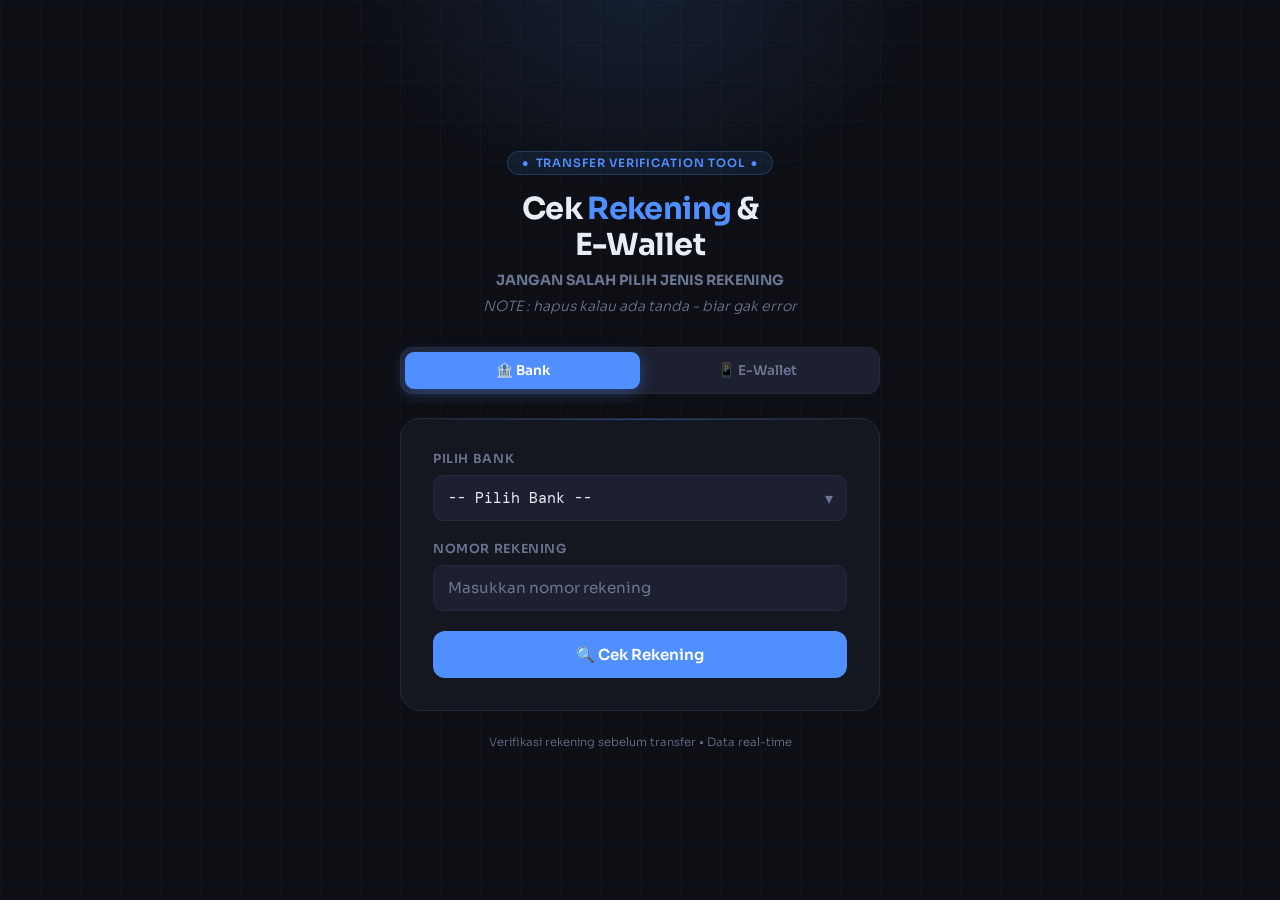
==== commit a89ce7c3: "Add files via upload" ====
--- a/index.html
+++ b/index.html
@@ -3,7 +3,7 @@
 <head>
 <meta charset="UTF-8" />
 <meta name="viewport" content="width=device-width, initial-scale=1.0" />
-<title>Cek Rekening & E-Wallet MP1</title>
+<title>Cek Rekening & E-Wallet</title>
 <link href="https://fonts.googleapis.com/css2?family=DM+Mono:wght@400;500&family=Sora:wght@300;400;600;700&display=swap" rel="stylesheet" />
 <style>
   *, *::before, *::after { box-sizing: border-box; margin: 0; padding: 0; }
@@ -224,12 +224,14 @@
 
   .btn:disabled { opacity: 0.6; cursor: not-allowed; }
 
-  .btn .spinner {
+  .spinner {
     width: 18px; height: 18px;
     border: 2px solid rgba(255,255,255,0.3);
     border-top-color: #fff;
     border-radius: 50%;
     animation: spin 0.7s linear infinite;
+    display: inline-block;
+    vertical-align: middle;
   }
 
   @keyframes spin { to { transform: rotate(360deg); } }
@@ -320,7 +322,6 @@
   <div class="header">
     <div class="badge"><span>●</span> Transfer Verification Tool <span>●</span></div>
     <h1>Cek <span>Rekening</span> &amp;<br/>E-Wallet</h1>
-    <h1><span>MP1 PROJECT</span></h1>
     <p><b>JANGAN SALAH PILIH JENIS REKENING</b></p>
     <p><i>NOTE : hapus kalau ada tanda - biar gak error</i></p>
   </div>
@@ -337,37 +338,37 @@
         <label>Pilih Bank</label>
         <div class="select-wrap">
           <select id="bank-select">
-           <option value="">-- Pilih Bank --</option>
-           <option value="bank_bca">BCA</option>
-           <option value="bank_bni">BNI</option>
-           <option value="bank_bri">BRI</option>
-           <option value="bank_bsm">BSI (BANK SYARIAH INDONESIA)</option>
-           <option value="bank_btn">BTN</option>
-           <option value="bank_permata">PERMATA</option>
-           <option value="bank_sinarmas">SINARMAS</option>
-           <option value="bank_tabungan_pensiunan_nasional">BTPN / JENIUS / BTPN WOW!</option>
-<option value="bank_harda">ALLO BANK/BANK HARDA INTERNASIONAL</option>
-<option value="bank_mega">BANK MEGA</option>
-<option value="bank_mega_syr">BANK MEGA SYARIAH</option>
-<option value="bank_sinarmas_syr">BANK SINARMAS SYARIAH</option>
-<option value="bank_royal">BLU/BCA DIGITAL</option>
-<option value="bank_cimb">CIMB NIAGA/CIMB NIAGA SYARIAH</option>
-<option value="bank_danamon">DANAMON / DANAMON SYARIAH</option>
-<option value="bank_dompetku">DOMPETKU</option>
-<option value="bank_artos">JAGO/ARTOS</option>
-<option value="bank_mandiri">MANDIRI</option>
-<option value="bank_bii">MAYBANK INDONESIA</option>
-<option value="bank_yudha_bakti">NEO COMMERCE/YUDHA BHAKTI</option>
-<option value="bank_nationalnobu">NOBU (NATIONALNOBU) BANK</option>
-<option value="bank_ocbc">OCBC NISP</option>
-<option value="bank_panin">PANIN BANK</option>
-<option value="bank_sakuku">SAKUKU</option>
-<option value="bank_saldo_flip">SALDO FLIP</option>
-<option value="bank_kesejahteraan_ekonomi">SEABANK</option>
-<option value="bank_super">SUPERBANK</option>
-<option value="bank_bukopin">WOKEE/BUKOPIN</option>
-<option value="bank_krom">KROM BANK INDONESIA</option>
-<option value="bank_superflip">SUPERFLIP</option>
+            <option value="">-- Pilih Bank --</option>
+            <option value="bank_bca">BCA</option>
+            <option value="bank_bni">BNI</option>
+            <option value="bank_bri">BRI</option>
+            <option value="bank_bsm">BSI (BANK SYARIAH INDONESIA)</option>
+            <option value="bank_btn">BTN</option>
+            <option value="bank_permata">PERMATA</option>
+            <option value="bank_sinarmas">SINARMAS</option>
+            <option value="bank_tabungan_pensiunan_nasional">BTPN / JENIUS / BTPN WOW!</option>
+            <option value="bank_harda">ALLO BANK/BANK HARDA INTERNASIONAL</option>
+            <option value="bank_mega">BANK MEGA</option>
+            <option value="bank_mega_syr">BANK MEGA SYARIAH</option>
+            <option value="bank_sinarmas_syr">BANK SINARMAS SYARIAH</option>
+            <option value="bank_royal">BLU/BCA DIGITAL</option>
+            <option value="bank_cimb">CIMB NIAGA/CIMB NIAGA SYARIAH</option>
+            <option value="bank_danamon">DANAMON / DANAMON SYARIAH</option>
+            <option value="bank_dompetku">DOMPETKU</option>
+            <option value="bank_artos">JAGO/ARTOS</option>
+            <option value="bank_mandiri">MANDIRI</option>
+            <option value="bank_bii">MAYBANK INDONESIA</option>
+            <option value="bank_yudha_bakti">NEO COMMERCE/YUDHA BHAKTI</option>
+            <option value="bank_nationalnobu">NOBU (NATIONALNOBU) BANK</option>
+            <option value="bank_ocbc">OCBC NISP</option>
+            <option value="bank_panin">PANIN BANK</option>
+            <option value="bank_sakuku">SAKUKU</option>
+            <option value="bank_saldo_flip">SALDO FLIP</option>
+            <option value="bank_kesejahteraan_ekonomi">SEABANK</option>
+            <option value="bank_super">SUPERBANK</option>
+            <option value="bank_bukopin">WOKEE/BUKOPIN</option>
+            <option value="bank_krom">KROM BANK INDONESIA</option>
+            <option value="bank_superflip">SUPERFLIP</option>
           </select>
         </div>
       </div>
@@ -412,13 +413,12 @@
     <div class="result" id="result-ew"></div>
   </div>
 
-  <p class="footer-note">PROJECT SEDERHANA MP1</p>
-  <p class="footer-note">BELUM SEMPURNA, KARENA YANG SEMPURNA CUMA <b>KAMU</b></p>
+  <p class="footer-note">Verifikasi rekening sebelum transfer &bull; Data real-time</p>
 </div>
 
 <script>
-  // Panggil API lokal Vercel (bukan langsung ke rfpdev.me)
-  const BASE = '';
+  const API_KEY = "503c53df-222b-41f5-abb0-70563a22828a";
+  const BASE_URL = "https://rfpdev.xyz/api";
 
   function switchTab(tab) {
     document.querySelectorAll('.tab-btn').forEach((b, i) => {
@@ -435,10 +435,14 @@
       : label;
   }
 
+  function esc(s) {
+    return String(s).replace(/[&<>"']/g, c => ({'&':'&amp;','<':'&lt;','>':'&gt;','"':'&quot;',"'":'&#39;'}[c]));
+  }
+
   function showResult(id, type, data) {
     const el = document.getElementById(id);
     if (type === 'success') {
-      const name   = data.customer_name  || '—';
+      const name   = data.customer_name  || data.account_name || data.name || '—';
       const number = data.account_number || data.phone_number || '—';
       const bank   = data.bank_name      || data.ewallet_name || '—';
       el.className = 'result show success';
@@ -461,10 +465,6 @@
     }
   }
 
-  function esc(s) {
-    return String(s).replace(/[&<>"']/g, c => ({'&':'&amp;','<':'&lt;','>':'&gt;','"':'&quot;',"'":'&#39;'}[c]));
-  }
-
   async function checkBank() {
     const bank   = document.getElementById('bank-select').value;
     const number = document.getElementById('bank-number').value.trim();
@@ -474,16 +474,20 @@
     document.getElementById('result-bank').className = 'result';
 
     try {
-      const res  = await fetch('/api/check-rekening', {
+      const res = await fetch(`${BASE_URL}/check-rekening`, {
         method: 'POST',
-        headers: { 'Content-Type': 'application/json' },
+        headers: {
+          'Content-Type': 'application/json',
+          'x-api-key': API_KEY
+        },
         body: JSON.stringify({ account_number: number, bank_code: bank })
       });
       const json = await res.json();
-      if (json.status === 'success' && json.data) {
+
+      if ((json.status === 'success' || json.status === true || json.success === true) && json.data) {
         showResult('result-bank', 'success', json.data);
       } else {
-        showResult('result-bank', 'error', json.message || 'Rekening tidak ditemukan.');
+        showResult('result-bank', 'error', json.message || json.msg || 'Rekening tidak ditemukan.');
       }
     } catch (e) {
       showResult('result-bank', 'error', 'Gagal menghubungi server. Coba lagi.');
@@ -501,16 +505,20 @@
     document.getElementById('result-ew').className = 'result';
 
     try {
-      const res  = await fetch('/api/check-wallet', {
+      const res = await fetch(`${BASE_URL}/check-ewallet`, {
         method: 'POST',
-        headers: { 'Content-Type': 'application/json' },
+        headers: {
+          'Content-Type': 'application/json',
+          'x-api-key': API_KEY
+        },
         body: JSON.stringify({ phone_number: number, wallet_code: wallet })
       });
       const json = await res.json();
-      if (json.status === 'success' && json.data) {
+
+      if ((json.status === 'success' || json.status === true || json.success === true) && json.data) {
         showResult('result-ew', 'success', json.data);
       } else {
-        showResult('result-ew', 'error', json.message || 'E-wallet tidak ditemukan.');
+        showResult('result-ew', 'error', json.message || json.msg || 'E-wallet tidak ditemukan.');
       }
     } catch (e) {
       showResult('result-ew', 'error', 'Gagal menghubungi server. Coba lagi.');
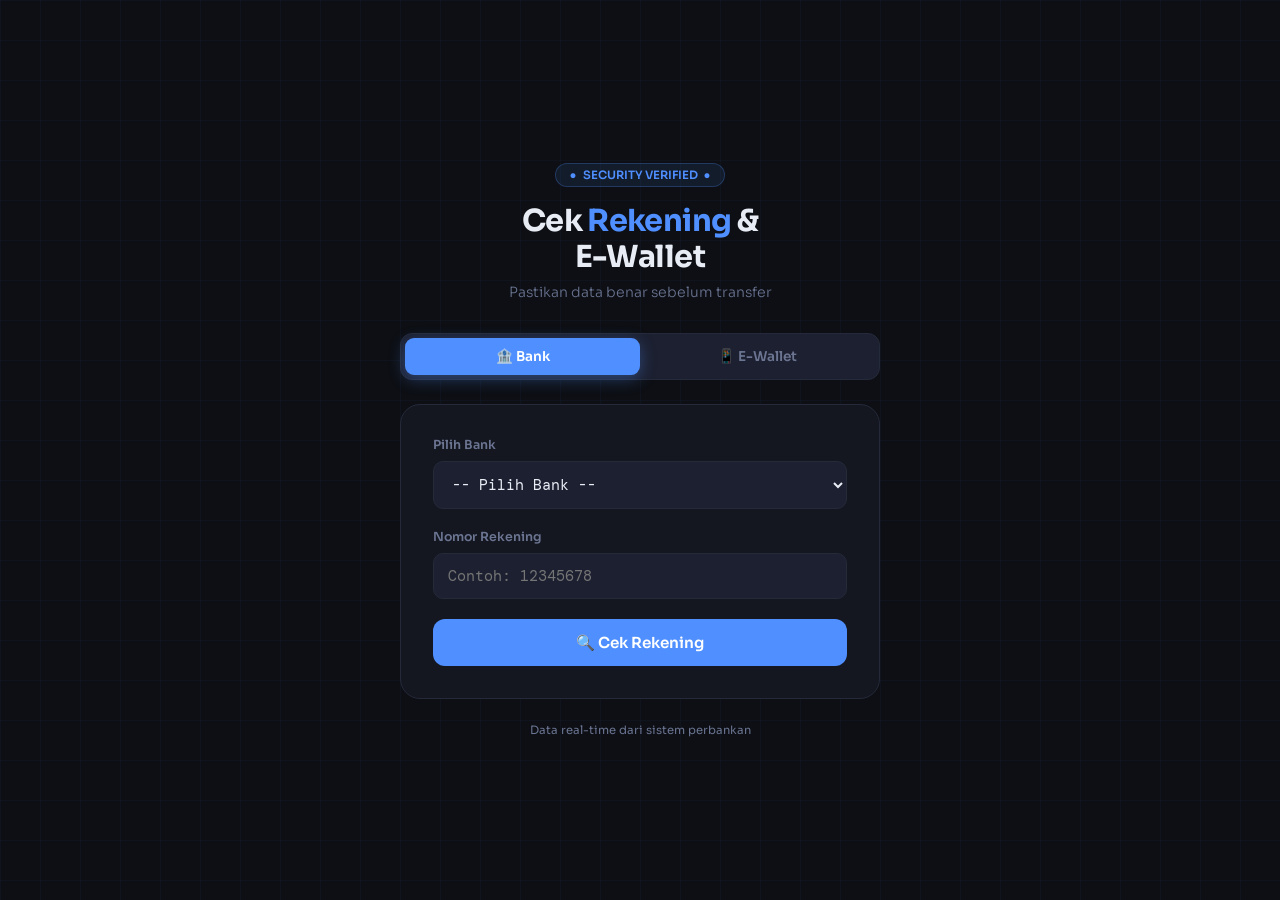
==== commit ec576c76: "Update index.html" ====
--- a/index.html
+++ b/index.html
@@ -47,18 +47,6 @@
     pointer-events: none;
   }
 
-  body::after {
-    content: '';
-    position: fixed;
-    top: -200px;
-    left: 50%;
-    transform: translateX(-50%);
-    width: 600px;
-    height: 400px;
-    background: radial-gradient(ellipse, rgba(79,143,255,0.12) 0%, transparent 70%);
-    pointer-events: none;
-  }
-
   .wrapper {
     width: 100%;
     max-width: 480px;
@@ -73,7 +61,6 @@
   }
 
   .header { text-align: center; margin-bottom: 2rem; }
-
   .header .badge {
     display: inline-flex;
     align-items: center;
@@ -84,19 +71,12 @@
     padding: 4px 14px;
     font-size: 0.72rem;
     font-weight: 600;
-    letter-spacing: 0.08em;
     color: var(--accent);
     text-transform: uppercase;
     margin-bottom: 1rem;
   }
 
-  .header h1 {
-    font-size: 1.9rem;
-    font-weight: 700;
-    line-height: 1.2;
-    letter-spacing: -0.02em;
-  }
-
+  .header h1 { font-size: 1.9rem; font-weight: 700; line-height: 1.2; letter-spacing: -0.02em; }
   .header h1 span { color: var(--accent); }
   .header p { color: var(--muted); font-size: 0.88rem; margin-top: 0.5rem; font-weight: 300; }
 
@@ -121,10 +101,6 @@
     border-radius: 9px;
     cursor: pointer;
     transition: all 0.2s;
-    display: flex;
-    align-items: center;
-    justify-content: center;
-    gap: 7px;
   }
 
   .tab-btn.active {
@@ -139,28 +115,10 @@
     border-radius: 20px;
     padding: 2rem;
     position: relative;
-    overflow: hidden;
-  }
-
-  .card::before {
-    content: '';
-    position: absolute;
-    top: 0; left: 0; right: 0;
-    height: 1px;
-    background: linear-gradient(90deg, transparent, rgba(79,143,255,0.4), transparent);
   }
 
   .field { margin-bottom: 1.25rem; }
-
-  label {
-    display: block;
-    font-size: 0.78rem;
-    font-weight: 600;
-    letter-spacing: 0.05em;
-    text-transform: uppercase;
-    color: var(--muted);
-    margin-bottom: 0.5rem;
-  }
+  label { display: block; font-size: 0.78rem; font-weight: 600; color: var(--muted); margin-bottom: 0.5rem; }
 
   input, select {
     width: 100%;
@@ -172,30 +130,7 @@
     font-family: var(--mono);
     font-size: 0.95rem;
     outline: none;
-    transition: border-color 0.2s, box-shadow 0.2s;
-    appearance: none;
-    -webkit-appearance: none;
-  }
-
-  input:focus, select:focus {
-    border-color: var(--accent);
-    box-shadow: 0 0 0 3px rgba(79,143,255,0.15);
-  }
-
-  input::placeholder { color: var(--muted); font-family: var(--sans); }
-
-  .select-wrap { position: relative; }
-  .select-wrap::after {
-    content: '▾';
-    position: absolute;
-    right: 14px;
-    top: 50%;
-    transform: translateY(-50%);
-    color: var(--muted);
-    pointer-events: none;
-  }
-
-  select option { background: #1c2030; }
+  }
 
   .btn {
     width: 100%;
@@ -208,18 +143,10 @@
     font-size: 0.95rem;
     font-weight: 600;
     cursor: pointer;
-    transition: all 0.2s;
     display: flex;
     align-items: center;
     justify-content: center;
     gap: 8px;
-    margin-top: 0.5rem;
-  }
-
-  .btn:hover:not(:disabled) {
-    background: #6aa3ff;
-    transform: translateY(-1px);
-    box-shadow: 0 8px 24px rgba(79,143,255,0.4);
   }
 
   .btn:disabled { opacity: 0.6; cursor: not-allowed; }
@@ -230,44 +157,16 @@
     border-top-color: #fff;
     border-radius: 50%;
     animation: spin 0.7s linear infinite;
-    display: inline-block;
-    vertical-align: middle;
   }
 
   @keyframes spin { to { transform: rotate(360deg); } }
 
-  .result {
-    margin-top: 1.5rem;
-    border-radius: 14px;
-    overflow: hidden;
-    animation: fadeUp 0.4s ease both;
-    display: none;
-  }
-
+  .result { margin-top: 1.5rem; border-radius: 14px; display: none; }
   .result.show { display: block; }
 
-  .result-header {
-    padding: 10px 16px;
-    font-size: 0.72rem;
-    font-weight: 600;
-    letter-spacing: 0.08em;
-    text-transform: uppercase;
-    display: flex;
-    align-items: center;
-    gap: 6px;
-  }
-
-  .result.success .result-header {
-    background: rgba(56,245,176,0.12);
-    color: var(--accent2);
-    border-bottom: 1px solid rgba(56,245,176,0.15);
-  }
-
-  .result.error .result-header {
-    background: rgba(255,92,92,0.12);
-    color: var(--danger);
-    border-bottom: 1px solid rgba(255,92,92,0.15);
-  }
+  .result-header { padding: 10px 16px; font-size: 0.72rem; font-weight: 600; border-radius: 14px 14px 0 0; }
+  .result.success .result-header { background: rgba(56,245,176,0.1); color: var(--accent2); }
+  .result.error .result-header { background: rgba(255,92,92,0.1); color: var(--danger); }
 
   .result-body {
     padding: 1.25rem 1.5rem;
@@ -277,42 +176,12 @@
     border-radius: 0 0 14px 14px;
   }
 
-  .result.success .result-body { border-color: rgba(56,245,176,0.2); }
-  .result.error .result-body { border-color: rgba(255,92,92,0.2); }
-
-  .result-name {
-    font-size: 1.4rem;
-    font-weight: 700;
-    letter-spacing: -0.01em;
-    color: var(--text);
-    margin-bottom: 0.75rem;
-  }
-
+  .result-name { font-size: 1.4rem; font-weight: 700; color: var(--text); margin-bottom: 0.75rem; }
   .result-meta { display: grid; grid-template-columns: 1fr 1fr; gap: 0.6rem; }
-
-  .meta-label {
-    font-size: 0.7rem;
-    font-weight: 600;
-    letter-spacing: 0.06em;
-    text-transform: uppercase;
-    color: var(--muted);
-    margin-bottom: 2px;
-  }
-
-  .meta-value { font-family: var(--mono); font-size: 0.85rem; color: var(--text); }
-
-  .dot { width: 7px; height: 7px; border-radius: 50%; display: inline-block; }
-  .dot.green { background: var(--accent2); box-shadow: 0 0 6px var(--accent2); }
-  .dot.red   { background: var(--danger);  box-shadow: 0 0 6px var(--danger); }
-
-  .footer-note {
-    text-align: center;
-    margin-top: 1.5rem;
-    font-size: 0.72rem;
-    color: var(--muted);
-    font-weight: 300;
-  }
-
+  .meta-label { font-size: 0.7rem; color: var(--muted); margin-bottom: 2px; text-transform: uppercase; }
+  .meta-value { font-family: var(--mono); font-size: 0.85rem; }
+
+  .footer-note { text-align: center; margin-top: 1.5rem; font-size: 0.72rem; color: var(--muted); }
   .panel { display: none; }
   .panel.active { display: block; }
 </style>
@@ -320,10 +189,9 @@
 <body>
 <div class="wrapper">
   <div class="header">
-    <div class="badge"><span>●</span> Transfer Verification Tool <span>●</span></div>
+    <div class="badge"><span>●</span> Security Verified <span>●</span></div>
     <h1>Cek <span>Rekening</span> &amp;<br/>E-Wallet</h1>
-    <p><b>JANGAN SALAH PILIH JENIS REKENING</b></p>
-    <p><i>NOTE : hapus kalau ada tanda - biar gak error</i></p>
+    <p>Pastikan data benar sebelum transfer</p>
   </div>
 
   <div class="tabs">
@@ -331,50 +199,25 @@
     <button class="tab-btn" onclick="switchTab('ewallet')">📱 E-Wallet</button>
   </div>
 
-  <!-- BANK -->
   <div class="panel active" id="panel-bank">
     <div class="card">
       <div class="field">
         <label>Pilih Bank</label>
-        <div class="select-wrap">
-          <select id="bank-select">
-            <option value="">-- Pilih Bank --</option>
-            <option value="bank_bca">BCA</option>
-            <option value="bank_bni">BNI</option>
-            <option value="bank_bri">BRI</option>
-            <option value="bank_bsm">BSI (BANK SYARIAH INDONESIA)</option>
-            <option value="bank_btn">BTN</option>
-            <option value="bank_permata">PERMATA</option>
-            <option value="bank_sinarmas">SINARMAS</option>
-            <option value="bank_tabungan_pensiunan_nasional">BTPN / JENIUS / BTPN WOW!</option>
-            <option value="bank_harda">ALLO BANK/BANK HARDA INTERNASIONAL</option>
-            <option value="bank_mega">BANK MEGA</option>
-            <option value="bank_mega_syr">BANK MEGA SYARIAH</option>
-            <option value="bank_sinarmas_syr">BANK SINARMAS SYARIAH</option>
-            <option value="bank_royal">BLU/BCA DIGITAL</option>
-            <option value="bank_cimb">CIMB NIAGA/CIMB NIAGA SYARIAH</option>
-            <option value="bank_danamon">DANAMON / DANAMON SYARIAH</option>
-            <option value="bank_dompetku">DOMPETKU</option>
-            <option value="bank_artos">JAGO/ARTOS</option>
-            <option value="bank_mandiri">MANDIRI</option>
-            <option value="bank_bii">MAYBANK INDONESIA</option>
-            <option value="bank_yudha_bakti">NEO COMMERCE/YUDHA BHAKTI</option>
-            <option value="bank_nationalnobu">NOBU (NATIONALNOBU) BANK</option>
-            <option value="bank_ocbc">OCBC NISP</option>
-            <option value="bank_panin">PANIN BANK</option>
-            <option value="bank_sakuku">SAKUKU</option>
-            <option value="bank_saldo_flip">SALDO FLIP</option>
-            <option value="bank_kesejahteraan_ekonomi">SEABANK</option>
-            <option value="bank_super">SUPERBANK</option>
-            <option value="bank_bukopin">WOKEE/BUKOPIN</option>
-            <option value="bank_krom">KROM BANK INDONESIA</option>
-            <option value="bank_superflip">SUPERFLIP</option>
-          </select>
-        </div>
+        <select id="bank-select">
+          <option value="">-- Pilih Bank --</option>
+          <option value="bank_bca">BCA</option>
+          <option value="bank_bni">BNI</option>
+          <option value="bank_bri">BRI</option>
+          <option value="bank_mandiri">MANDIRI</option>
+          <option value="bank_bsm">BSI</option>
+          <option value="bank_kesejahteraan_ekonomi">SEABANK</option>
+          <option value="bank_artos">BANK JAGO</option>
+          <option value="bank_royal">BCA DIGITAL (BLU)</option>
+        </select>
       </div>
       <div class="field">
         <label>Nomor Rekening</label>
-        <input type="text" id="bank-number" placeholder="Masukkan nomor rekening" inputmode="numeric" />
+        <input type="text" id="bank-number" placeholder="Contoh: 12345678" inputmode="numeric" />
       </div>
       <button class="btn" id="btn-bank" onclick="checkBank()">
         <span id="btn-bank-text">🔍 Cek Rekening</span>
@@ -383,28 +226,21 @@
     <div class="result" id="result-bank"></div>
   </div>
 
-  <!-- EWALLET -->
   <div class="panel" id="panel-ewallet">
     <div class="card">
       <div class="field">
         <label>Pilih E-Wallet</label>
-        <div class="select-wrap">
-          <select id="ew-select">
-            <option value="">-- Pilih E-Wallet --</option>
-            <option value="wallet_dana">DANA</option>
-            <option value="wallet_ovo">OVO</option>
-            <option value="gopay_user">GOPAY</option>
-            <option value="wallet_shopeepay">ShopeePay</option>
-            <option value="wallet_linkaja">LinkAja</option>
-            <option value="wallet_isaku">iSaku</option>
-            <option value="wallet_astrapay">AstraPay</option>
-            <option value="qris">QRIS</option>
-          </select>
-        </div>
+        <select id="ew-select">
+          <option value="">-- Pilih E-Wallet --</option>
+          <option value="wallet_dana">DANA</option>
+          <option value="wallet_ovo">OVO</option>
+          <option value="gopay_user">GOPAY</option>
+          <option value="wallet_shopeepay">SHOPEEPAY</option>
+        </select>
       </div>
       <div class="field">
-        <label>Nomor E-Wallet</label>
-        <input type="text" id="ew-number" placeholder="Masukkan nomor HP / e-wallet" inputmode="numeric" />
+        <label>Nomor HP</label>
+        <input type="text" id="ew-number" placeholder="Contoh: 0812345678" inputmode="numeric" />
       </div>
       <button class="btn" id="btn-ew" onclick="checkEwallet()">
         <span id="btn-ew-text">🔍 Cek E-Wallet</span>
@@ -413,13 +249,10 @@
     <div class="result" id="result-ew"></div>
   </div>
 
-  <p class="footer-note">Verifikasi rekening sebelum transfer &bull; Data real-time</p>
+  <p class="footer-note">Data real-time dari sistem perbankan</p>
 </div>
 
 <script>
-  const API_KEY = "503c53df-222b-41f5-abb0-70563a22828a";
-  const BASE_URL = "https://rfpdev.xyz/api";
-
   function switchTab(tab) {
     document.querySelectorAll('.tab-btn').forEach((b, i) => {
       b.classList.toggle('active', (i === 0 && tab === 'bank') || (i === 1 && tab === 'ewallet'));
@@ -429,68 +262,47 @@
   }
 
   function setLoading(btnId, textId, loading, label) {
-    document.getElementById(btnId).disabled = loading;
-    document.getElementById(textId).innerHTML = loading
-      ? '<span class="spinner"></span>'
-      : label;
-  }
-
-  function esc(s) {
-    return String(s).replace(/[&<>"']/g, c => ({'&':'&amp;','<':'&lt;','>':'&gt;','"':'&quot;',"'":'&#39;'}[c]));
+    const btn = document.getElementById(btnId);
+    btn.disabled = loading;
+    document.getElementById(textId).innerHTML = loading ? '<span class="spinner"></span>' : label;
   }
 
   function showResult(id, type, data) {
     const el = document.getElementById(id);
     if (type === 'success') {
-      const name   = data.customer_name  || data.account_name || data.name || '—';
-      const number = data.account_number || data.phone_number || '—';
-      const bank   = data.bank_name      || data.ewallet_name || '—';
       el.className = 'result show success';
       el.innerHTML = `
-        <div class="result-header"><span class="dot green"></span> Verifikasi Berhasil</div>
+        <div class="result-header">✅ VERIFIKASI BERHASIL</div>
         <div class="result-body">
-          <div class="result-name">${esc(name)}</div>
+          <div class="result-name">${data.customer_name || data.account_name}</div>
           <div class="result-meta">
-            <div><div class="meta-label">Nomor</div><div class="meta-value">${esc(number)}</div></div>
-            <div><div class="meta-label">Bank / Wallet</div><div class="meta-value">${esc(bank)}</div></div>
+            <div><div class="meta-label">Nomor</div><div class="meta-value">${data.account_number || data.phone_number}</div></div>
+            <div><div class="meta-label">Bank/Wallet</div><div class="meta-value">${data.bank_name || data.ewallet_name}</div></div>
           </div>
         </div>`;
     } else {
       el.className = 'result show error';
-      el.innerHTML = `
-        <div class="result-header"><span class="dot red"></span> Gagal</div>
-        <div class="result-body">
-          <div style="color:var(--danger);font-size:0.9rem;">${esc(data)}</div>
-        </div>`;
+      el.innerHTML = `<div class="result-header">❌ GAGAL</div><div class="result-body">${data}</div>`;
     }
   }
 
   async function checkBank() {
-    const bank   = document.getElementById('bank-select').value;
+    const bank = document.getElementById('bank-select').value;
     const number = document.getElementById('bank-number').value.trim();
-    if (!bank || !number) { alert('Pilih bank dan masukkan nomor rekening.'); return; }
+    if (!bank || !number) return alert('Lengkapi data!');
 
     setLoading('btn-bank', 'btn-bank-text', true);
-    document.getElementById('result-bank').className = 'result';
-
     try {
-      const res = await fetch(`${BASE_URL}/check-rekening`, {
+      const res = await fetch('/api/check-rekening', {
         method: 'POST',
-        headers: {
-          'Content-Type': 'application/json',
-          'x-api-key': API_KEY
-        },
+        headers: { 'Content-Type': 'application/json' },
         body: JSON.stringify({ account_number: number, bank_code: bank })
       });
       const json = await res.json();
-
-      if ((json.status === 'success' || json.status === true || json.success === true) && json.data) {
-        showResult('result-bank', 'success', json.data);
-      } else {
-        showResult('result-bank', 'error', json.message || json.msg || 'Rekening tidak ditemukan.');
-      }
+      if (json.status === 'success') showResult('result-bank', 'success', json.data);
+      else showResult('result-bank', 'error', json.message || 'Gagal mengecek data.');
     } catch (e) {
-      showResult('result-bank', 'error', 'Gagal menghubungi server. Coba lagi.');
+      showResult('result-bank', 'error', 'Server sedang sibuk.');
     } finally {
       setLoading('btn-bank', 'btn-bank-text', false, '🔍 Cek Rekening');
     }
@@ -499,39 +311,24 @@
   async function checkEwallet() {
     const wallet = document.getElementById('ew-select').value;
     const number = document.getElementById('ew-number').value.trim();
-    if (!wallet || !number) { alert('Pilih e-wallet dan masukkan nomor.'); return; }
+    if (!wallet || !number) return alert('Lengkapi data!');
 
     setLoading('btn-ew', 'btn-ew-text', true);
-    document.getElementById('result-ew').className = 'result';
-
     try {
-      const res = await fetch(`${BASE_URL}/check-ewallet`, {
+      const res = await fetch('/api/check-ewallet', {
         method: 'POST',
-        headers: {
-          'Content-Type': 'application/json',
-          'x-api-key': API_KEY
-        },
+        headers: { 'Content-Type': 'application/json' },
         body: JSON.stringify({ phone_number: number, wallet_code: wallet })
       });
       const json = await res.json();
-
-      if ((json.status === 'success' || json.status === true || json.success === true) && json.data) {
-        showResult('result-ew', 'success', json.data);
-      } else {
-        showResult('result-ew', 'error', json.message || json.msg || 'E-wallet tidak ditemukan.');
-      }
+      if (json.status === 'success') showResult('result-ew', 'success', json.data);
+      else showResult('result-ew', 'error', json.message || 'Gagal mengecek data.');
     } catch (e) {
-      showResult('result-ew', 'error', 'Gagal menghubungi server. Coba lagi.');
+      showResult('result-ew', 'error', 'Server sedang sibuk.');
     } finally {
       setLoading('btn-ew', 'btn-ew-text', false, '🔍 Cek E-Wallet');
     }
   }
-
-  document.addEventListener('keydown', e => {
-    if (e.key !== 'Enter') return;
-    const bankActive = document.getElementById('panel-bank').classList.contains('active');
-    if (bankActive) checkBank(); else checkEwallet();
-  });
 </script>
 </body>
 </html>
